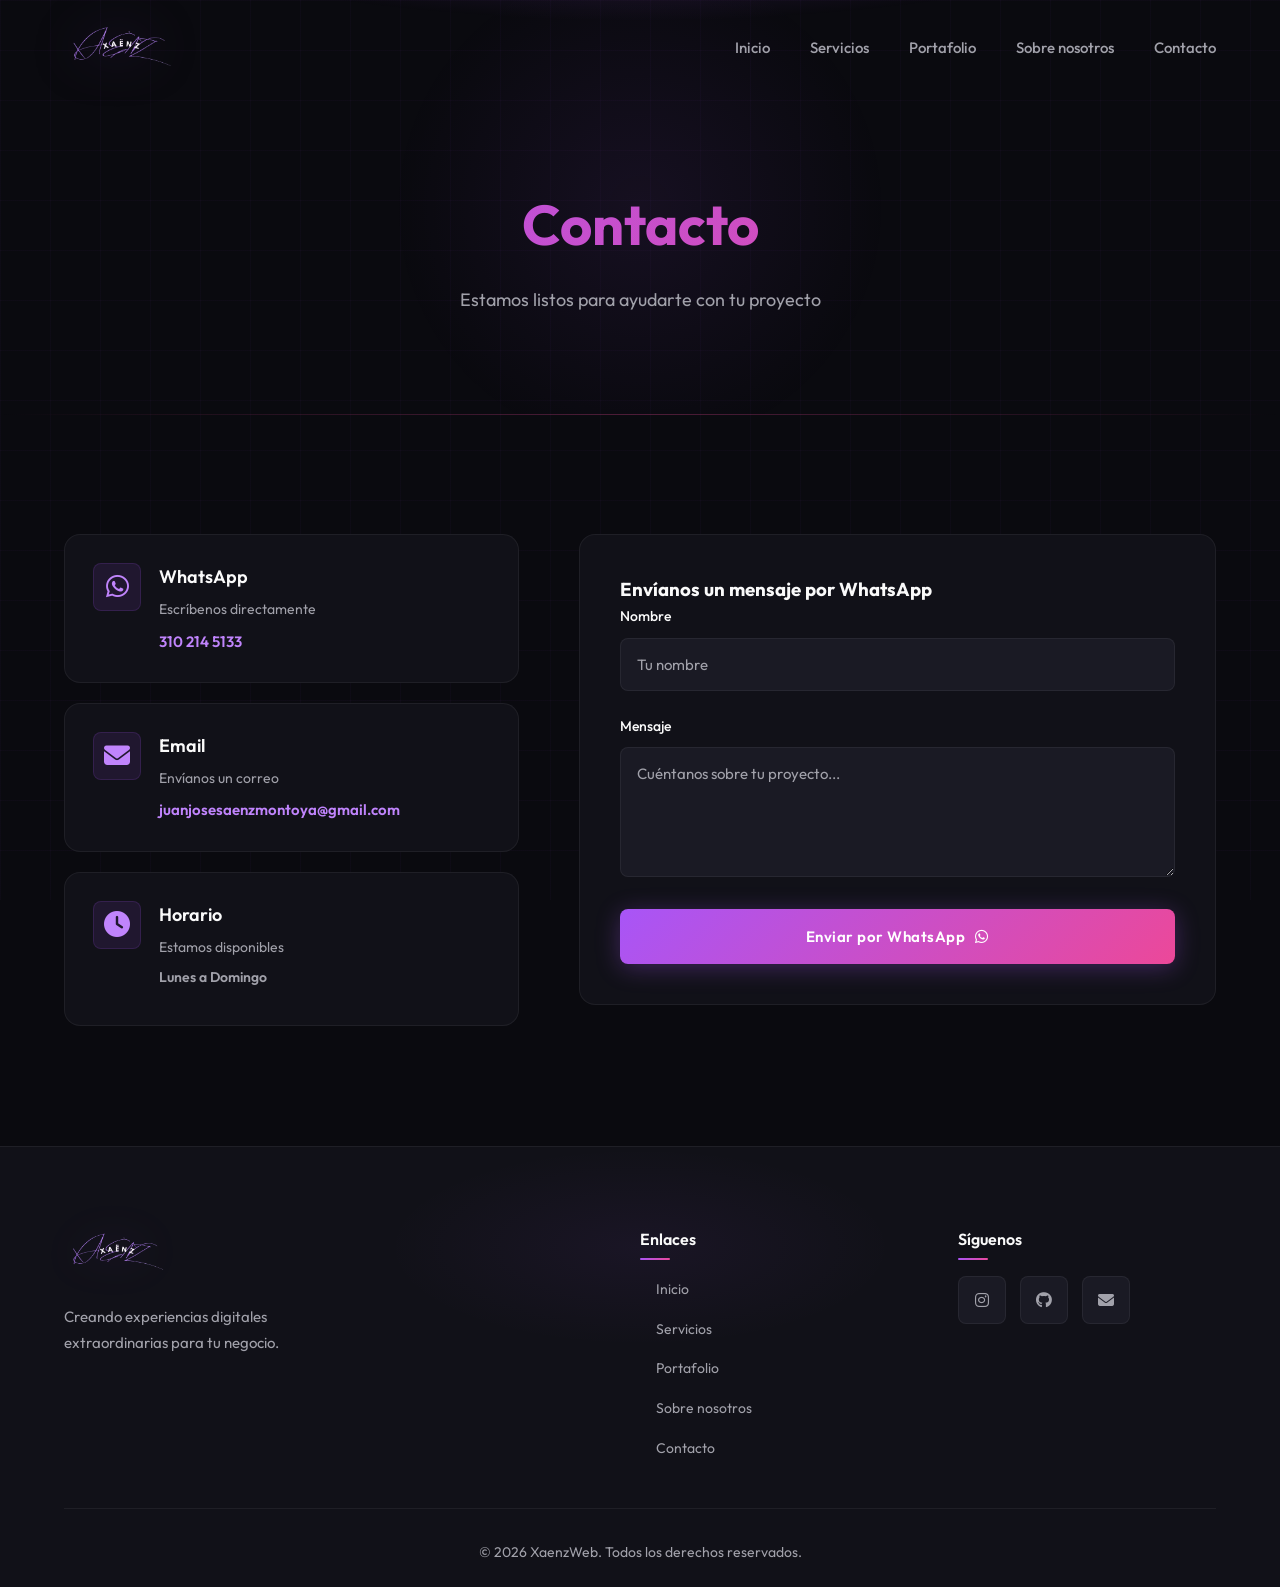
==== contacto.html @ 99c3db8d "Add files via upload" ====
<!DOCTYPE html>
<html lang="es">
<head>
    <meta charset="UTF-8">
    <meta name="viewport" content="width=device-width, initial-scale=1.0">
    <title>Contacto - Xaenz Digital</title>
    <link rel="preconnect" href="https://fonts.googleapis.com">
    <link rel="preconnect" href="https://fonts.gstatic.com" crossorigin>
    <link href="https://fonts.googleapis.com/css2?family=Outfit:wght@300;400;500;600;700&display=swap" rel="stylesheet">
    <link rel="stylesheet" href="styles.css">
    <link rel="stylesheet" href="https://cdnjs.cloudflare.com/ajax/libs/font-awesome/6.4.0/css/all.min.css">
</head>
<body>
    <!-- Header -->
    <header class="header scrolled" id="header">
        <nav class="navbar">
            <a href="index.html" class="logo">
                <img src="marca.png" alt="Xaenz Digital">
            </a>
            <ul class="nav-menu" id="nav-menu">
                <li><a href="index.html" class="nav-link">Inicio</a></li>
                <li><a href="servicios.html" class="nav-link">Servicios</a></li>
                <li><a href="portafolio.html" class="nav-link">Portafolio</a></li>
                <li><a href="nosotros.html" class="nav-link">Sobre nosotros</a></li>
                <li><a href="contacto.html" class="nav-link active">Contacto</a></li>
            </ul>
            <div class="hamburger" id="hamburger">
                <span class="bar"></span>
                <span class="bar"></span>
                <span class="bar"></span>
            </div>
        </nav>
    </header>

    <!-- Page Header -->
    <section class="page-header">
        <div class="container">
            <h1>Contacto</h1>
            <p>Estamos listos para ayudarte con tu proyecto</p>
        </div>
    </section>

    <!-- Contacto -->
    <section class="contact" id="contacto">
        <div class="container">
            <div class="contact-wrapper">
                <div class="contact-info">
                    <div class="contact-card">
                        <i class="fab fa-whatsapp"></i>
                        <div>
                            <h3>WhatsApp</h3>
                            <p>Escríbenos directamente</p>
                            <a href="https://wa.me/573102145133" target="_blank" class="contact-link">310 214 5133</a>
                        </div>
                    </div>
                    <div class="contact-card">
                        <i class="fas fa-envelope"></i>
                        <div>
                            <h3>Email</h3>
                            <p>Envíanos un correo</p>
                            <a href="mailto:juanjosesaenzmontoya@gmail.com" class="contact-link">juanjosesaenzmontoya@gmail.com</a>
                        </div>
                    </div>
                    <div class="contact-card">
                        <i class="fas fa-clock"></i>
                        <div>
                            <h3>Horario</h3>
                            <p>Estamos disponibles</p>
                            <p class="contact-link">Lunes a Domingo</p>
                        </div>
                    </div>
                </div>
                <form class="contact-form" id="contact-form" action="https://wa.me/573102145133" method="get" target="_blank">
                    <h3>Envíanos un mensaje por WhatsApp</h3>
                    <div class="form-group">
                        <label for="name">Nombre</label>
                        <input type="text" id="name" name="text" placeholder="Tu nombre" required>
                    </div>
                    <div class="form-group">
                        <label for="message">Mensaje</label>
                        <textarea id="message" name="text" rows="5" placeholder="Cuéntanos sobre tu proyecto..." required></textarea>
                    </div>
                    <button type="submit" class="btn btn-primary btn-submit">
                        <span>Enviar por WhatsApp</span>
                        <i class="fab fa-whatsapp"></i>
                    </button>
                </form>
            </div>
        </div>
    </section>

    <!-- Footer -->
    <footer class="footer">
        <div class="container">
            <div class="footer-content">
                <div class="footer-brand">
                    <a href="index.html" class="logo">
                        <img src="marca.png" alt="Xaenz Digital">
                    </a>
                    <p>Creando experiencias digitales extraordinarias para tu negocio.</p>
                </div>
                <div class="footer-links">
                    <h4>Enlaces</h4>
                    <ul>
                        <li><a href="index.html">Inicio</a></li>
                        <li><a href="servicios.html">Servicios</a></li>
                        <li><a href="portafolio.html">Portafolio</a></li>
                        <li><a href="nosotros.html">Sobre nosotros</a></li>
                        <li><a href="contacto.html">Contacto</a></li>
                    </ul>
                </div>
                <div class="footer-social">
                    <h4>Síguenos</h4>
                    <div class="social-links">
                    <div class="social-links">
                        <a href="https://www.instagram.com/webxaenz27?igsh=am1wd3poMzBpY3Nm" target="_blank" aria-label="Instagram"><i class="fab fa-instagram"></i></a>
                        <a href="https://github.com/WWW-XAENZ" target="_blank" aria-label="GitHub"><i class="fab fa-github"></i></a>
                        <a href="contacto.html" aria-label="Contacto"><i class="fas fa-envelope"></i></a>
                    </div>
                    </div>
                </div>
            </div>
            <div class="footer-bottom">
                <p>&copy; 2026 XaenzWeb. Todos los derechos reservados.</p>
            </div>
        </div>
    </footer>

    <script src="script.js"></script>
</body>
</html>
---- styles.css ----
/* =============================================
   XAENZ DIGITAL - Modern Purple Web Design
   ============================================= */

/* Variables */
:root {
    --primary: #a855f7;
    --primary-dark: #9333ea;
    --primary-light: #c084fc;
    --secondary: #ec4899;
    --accent: #06b6d4;
    --dark: #0a0a0f;
    --dark-secondary: #111118;
    --dark-tertiary: #1a1a24;
    --light: #fafafa;
    --light-secondary: #a1a1aa;
    --glass-bg: rgba(255, 255, 255, 0.025);
    --glass-border: rgba(255, 255, 255, 0.06);
    --gradient-primary: linear-gradient(135deg, #a855f7 0%, #ec4899 100%);
    --gradient-glow: radial-gradient(circle at 50% 50%, rgba(168, 85, 247, 0.3) 0%, transparent 60%);
    --shadow-glow: 0 0 60px rgba(168, 85, 247, 0.3);
    --radius-sm: 8px;
    --radius-md: 16px;
    --radius-lg: 28px;
    --transition: all 0.4s cubic-bezier(0.4, 0, 0.2, 1);
    --font-display: 'Outfit', sans-serif;
}

/* Reset */
*, *::before, *::after {
    margin: 0;
    padding: 0;
    box-sizing: border-box;
}

html {
    scroll-behavior: smooth;
    scroll-padding-top: 80px;
}

body {
    font-family: var(--font-display);
    background: var(--dark);
    color: var(--light);
    line-height: 1.6;
    overflow-x: hidden;
    position: relative;
}

/* Subtle grid pattern background */
body::before {
    content: '';
    position: fixed;
    top: 0;
    left: 0;
    width: 100%;
    height: 100%;
    background-image: 
        linear-gradient(rgba(168, 85, 247, 0.03) 1px, transparent 1px),
        linear-gradient(90deg, rgba(168, 85, 247, 0.03) 1px, transparent 1px);
    background-size: 50px 50px;
    pointer-events: none;
    z-index: -1;
}

a {
    text-decoration: none;
    color: inherit;
}

ul {
    list-style: none;
}

img {
    max-width: 100%;
    display: block;
}

.container {
    max-width: 1200px;
    margin: 0 auto;
    padding: 0 24px;
}

/* Typography */
.section-header {
    text-align: center;
    margin-bottom: 64px;
}

.section-tag {
    display: inline-block;
    padding: 10px 28px;
    background: rgba(168, 85, 247, 0.1);
    border: 1px solid rgba(168, 85, 247, 0.2);
    border-radius: 50px;
    font-size: 12px;
    font-weight: 600;
    color: var(--primary-light);
    text-transform: uppercase;
    letter-spacing: 3px;
    margin-bottom: 20px;
}

.section-title {
    font-size: clamp(36px, 5.5vw, 56px);
    font-weight: 700;
    margin-bottom: 16px;
    color: var(--light);
}

.section-title span {
    background: var(--gradient-primary);
    -webkit-background-clip: text;
    -webkit-text-fill-color: transparent;
    background-clip: text;
}

.section-subtitle {
    font-size: 18px;
    color: var(--light-secondary);
    max-width: 560px;
    margin: 0 auto;
}

/* Buttons */
.btn {
    display: inline-flex;
    align-items: center;
    justify-content: center;
    gap: 10px;
    padding: 16px 36px;
    font-size: 15px;
    font-weight: 600;
    border-radius: var(--radius-sm);
    cursor: pointer;
    transition: var(--transition);
    border: none;
    font-family: var(--font-display);
    letter-spacing: 0.5px;
}

.btn-primary {
    background: var(--gradient-primary);
    color: white;
    box-shadow: 0 4px 24px rgba(168, 85, 247, 0.3);
}

.btn-primary:hover {
    transform: translateY(-3px);
    box-shadow: 0 8px 40px rgba(168, 85, 247, 0.5);
}

.btn-secondary {
    background: transparent;
    color: var(--light);
    border: 1.5px solid rgba(255, 255, 255, 0.15);
}

.btn-secondary:hover {
    border-color: var(--primary-light);
    color: var(--primary-light);
    background: rgba(168, 85, 247, 0.1);
}

/* Glass Card */
.glass-card {
    background: var(--glass-bg);
    border: 1px solid var(--glass-border);
    border-radius: var(--radius-md);
    transition: var(--transition);
}

.glass-card:hover {
    background: rgba(255, 255, 255, 0.04);
    border-color: rgba(168, 85, 247, 0.2);
    transform: translateY(-8px);
    box-shadow: var(--shadow-glow);
}

/* =============================================
   HEADER
   ============================================= */
.header {
    position: fixed;
    top: 0;
    left: 0;
    right: 0;
    z-index: 1000;
    padding: 20px 0;
    transition: all 0.4s cubic-bezier(0.4, 0, 0.2, 1);
    background: transparent;
}

.header.scrolled {
    background: rgba(10, 10, 15, 0.95);
    border-bottom: 1px solid var(--glass-border);
    padding: 12px 0;
    backdrop-filter: blur(20px);
    box-shadow: 0 4px 30px rgba(0, 0, 0, 0.3);
}

.navbar {
    display: flex;
    justify-content: space-between;
    align-items: center;
    max-width: 1200px;
    margin: 0 auto;
    padding: 0 24px;
}

.logo {
    display: flex;
    align-items: center;
}

.logo img {
    height: 60px;
    width: auto;
    filter: drop-shadow(0 0 30px rgba(168, 85, 247, 0.6));
    transition: all 0.4s cubic-bezier(0.4, 0, 0.2, 1);
}

.logo:hover img {
    filter: drop-shadow(0 0 40px rgba(168, 85, 247, 0.8));
    transform: scale(1.08);
}

.nav-menu {
    display: flex;
    align-items: center;
    gap: 40px;
}

.nav-link {
    font-size: 15px;
    font-weight: 500;
    color: var(--light-secondary);
    transition: var(--transition);
    position: relative;
}

.nav-link::after {
    content: '';
    position: absolute;
    bottom: -4px;
    left: 0;
    width: 0;
    height: 2px;
    background: var(--gradient-primary);
    transition: var(--transition);
}

.nav-link:hover,
.nav-link.active {
    color: var(--light);
}

.nav-link:hover::after,
.nav-link.active::after {
    width: 100%;
}

.hamburger {
    display: none;
    flex-direction: column;
    gap: 6px;
    cursor: pointer;
    z-index: 1001;
}

.bar {
    width: 28px;
    height: 2px;
    background: var(--light);
    transition: var(--transition);
    border-radius: 2px;
}

.hamburger.active .bar:nth-child(1) {
    transform: rotate(45deg) translate(6px, 6px);
}

.hamburger.active .bar:nth-child(2) {
    opacity: 0;
}

.hamburger.active .bar:nth-child(3) {
    transform: rotate(-45deg) translate(6px, -6px);
}

/* =============================================
   HERO SECTION
   ============================================= */
.hero {
    min-height: 100vh;
    display: flex;
    align-items: center;
    justify-content: center;
    position: relative;
    padding: 140px 24px 100px;
    overflow: hidden;
    background: 
        radial-gradient(ellipse 80% 50% at 50% -20%, rgba(168, 85, 247, 0.25) 0%, transparent 50%),
        radial-gradient(ellipse 60% 50% at 80% 100%, rgba(236, 72, 153, 0.15) 0%, transparent 50%);
}

.hero::before {
    content: '';
    position: absolute;
    top: 30%;
    left: 20%;
    width: 300px;
    height: 300px;
    background: radial-gradient(circle, rgba(168, 85, 247, 0.4) 0%, transparent 70%);
    filter: blur(60px);
    animation: pulse 6s ease-in-out infinite;
}

.hero::after {
    content: '';
    position: absolute;
    bottom: 25%;
    right: 15%;
    width: 250px;
    height: 250px;
    background: radial-gradient(circle, rgba(236, 72, 153, 0.3) 0%, transparent 70%);
    filter: blur(50px);
    animation: pulse 8s ease-in-out infinite reverse;
}

.hero-glow {
    position: absolute;
    top: 50%;
    left: 50%;
    transform: translate(-50%, -50%);
    width: 600px;
    height: 600px;
    background: radial-gradient(circle, rgba(168, 85, 247, 0.03) 0%, transparent 60%);
    pointer-events: none;
    animation: glowPulse 10s ease-in-out infinite;
}

@keyframes pulse {
    0%, 100% { transform: scale(1); opacity: 0.6; }
    50% { transform: scale(1.2); opacity: 0.8; }
}

@keyframes glowPulse {
    0%, 100% { transform: translate(-50%, -50%) scale(1); opacity: 0.5; }
    50% { transform: translate(-50%, -50%) scale(1.1); opacity: 0.8; }
}

.hero-content {
    position: relative;
    z-index: 1;
    text-align: center;
    max-width: 880px;
}

.hero-content > * {
    animation: fadeInUp 1s ease-out forwards;
    opacity: 0;
}

.hero-content > *:nth-child(1) { animation-delay: 0.1s; }
.hero-content > *:nth-child(2) { animation-delay: 0.2s; }
.hero-content > *:nth-child(3) { animation-delay: 0.4s; }

@keyframes fadeInUp {
    from {
        opacity: 0;
        transform: translateY(50px);
    }
    to {
        opacity: 1;
        transform: translateY(0);
    }
}

.hero-title {
    font-size: clamp(38px, 7vw, 72px);
    font-weight: 700;
    line-height: 1.05;
    margin-bottom: 28px;
    letter-spacing: -1.5px;
}

.hero-title .line {
    display: block;
}

.hero-title .accent {
    background: var(--gradient-primary);
    -webkit-background-clip: text;
    -webkit-text-fill-color: transparent;
    background-clip: text;
    position: relative;
}

.hero-title .accent::after {
    content: '';
    position: absolute;
    bottom: 0;
    left: 0;
    width: 100%;
    height: 4px;
    background: var(--gradient-primary);
    border-radius: 2px;
    transform: scaleX(0);
    transform-origin: left;
    animation: underline 1s ease-out 1s forwards;
}

@keyframes underline {
    to { transform: scaleX(1); }
}

.hero-subtitle {
    font-size: clamp(16px, 2vw, 20px);
    color: var(--light-secondary);
    margin-bottom: 44px;
    max-width: 580px;
    margin-left: auto;
    margin-right: auto;
}

.hero-buttons {
    display: flex;
    gap: 16px;
    justify-content: center;
    flex-wrap: wrap;
}

.hero-buttons .btn {
    position: relative;
    overflow: hidden;
}

.hero-buttons .btn::before {
    content: '';
    position: absolute;
    top: 0;
    left: -100%;
    width: 100%;
    height: 100%;
    background: linear-gradient(90deg, transparent, rgba(255,255,255,0.2), transparent);
    transition: 0.5s;
}

.hero-buttons .btn:hover::before {
    left: 100%;
}

.scroll-indicator {
    position: absolute;
    bottom: 40px;
    left: 50%;
    transform: translateX(-50%);
    display: flex;
    flex-direction: column;
    align-items: center;
    gap: 10px;
    color: var(--light-secondary);
    font-size: 11px;
    text-transform: uppercase;
    letter-spacing: 3px;
}

.scroll-indicator i {
    animation: bounce 2s infinite;
}

@keyframes bounce {
    0%, 20%, 50%, 80%, 100% { transform: translateY(0); }
    40% { transform: translateY(8px); }
    60% { transform: translateY(4px); }
}

/* =============================================
   SERVICES SECTION
   ============================================= */
.services {
    padding: 120px 0;
    background: var(--dark-secondary);
    position: relative;
    overflow: hidden;
}

.services::before {
    content: '';
    position: absolute;
    top: 0;
    left: 0;
    right: 0;
    height: 1px;
    background: linear-gradient(90deg, transparent, rgba(168, 85, 247, 0.3), transparent);
}

.services::after {
    content: '';
    position: absolute;
    bottom: -100px;
    right: -100px;
    width: 400px;
    height: 400px;
    background: radial-gradient(circle, rgba(168, 85, 247, 0.05) 0%, transparent 70%);
    pointer-events: none;
}

.services-grid {
    display: grid;
    grid-template-columns: repeat(auto-fit, minmax(280px, 1fr));
    gap: 24px;
}

.service-card {
    padding: 40px 32px;
    position: relative;
    border-radius: var(--radius-md);
    transition: all 0.5s cubic-bezier(0.4, 0, 0.2, 1);
}

.service-card:hover {
    transform: translateY(-8px);
    box-shadow: 0 20px 40px rgba(0, 0, 0, 0.3);
}

.service-card::before {
    content: '';
    position: absolute;
    top: 0;
    left: 24px;
    right: 24px;
    height: 2px;
    background: var(--gradient-primary);
    transform: scaleX(0);
    transition: all 0.5s cubic-bezier(0.4, 0, 0.2, 1);
    border-radius: 2px;
}

.service-card:hover::before {
    transform: scaleX(1);
}

.service-icon {
    width: 72px;
    height: 72px;
    display: flex;
    align-items: center;
    justify-content: center;
    background: rgba(168, 85, 247, 0.1);
    border-radius: var(--radius-md);
    margin-bottom: 28px;
    border: 1px solid rgba(168, 85, 247, 0.15);
    transition: all 0.5s cubic-bezier(0.4, 0, 0.2, 1);
}

.service-card:hover .service-icon {
    background: var(--gradient-primary);
    border-color: transparent;
    transform: scale(1.1) rotate(5deg);
    box-shadow: 0 10px 30px rgba(168, 85, 247, 0.3);
}

.service-icon i {
    font-size: 32px;
    color: var(--primary-light);
    transition: all 0.5s cubic-bezier(0.4, 0, 0.2, 1);
}

.service-card:hover .service-icon i {
    color: white;
    transform: scale(1.1);
}

.service-card h3 {
    font-size: 22px;
    font-weight: 600;
    margin-bottom: 14px;
    transition: var(--transition);
}

.service-card:hover h3 {
    color: var(--primary-light);
}

.service-card p {
    color: var(--light-secondary);
    font-size: 15px;
    line-height: 1.7;
}

/* =============================================
   PORTFOLIO SECTION
   ============================================= */
.portfolio {
    padding: 120px 0;
    position: relative;
}

.portfolio::before {
    content: '';
    position: absolute;
    top: 0;
    left: 50%;
    transform: translateX(-50%);
    width: 60%;
    height: 400px;
    background: radial-gradient(ellipse at center, rgba(168, 85, 247, 0.08) 0%, transparent 70%);
    pointer-events: none;
}

.portfolio-grid {
    display: grid;
    grid-template-columns: repeat(auto-fit, minmax(360px, 1fr));
    gap: 32px;
}

.portfolio-card {
    overflow: hidden;
    padding: 0;
    background: var(--dark-secondary);
    border: 1px solid var(--glass-border);
    border-radius: var(--radius-md);
    position: relative;
    transition: var(--transition);
}

.portfolio-card::before {
    content: '';
    position: absolute;
    inset: 0;
    border-radius: var(--radius-md);
    padding: 1px;
    background: linear-gradient(135deg, rgba(168, 85, 247, 0.3), rgba(236, 72, 153, 0.1));
    -webkit-mask: linear-gradient(#fff 0 0) content-box, linear-gradient(#fff 0 0);
    mask: linear-gradient(#fff 0 0) content-box, linear-gradient(#fff 0 0);
    -webkit-mask-composite: xor;
    mask-composite: exclude;
    opacity: 0;
    transition: var(--transition);
}

.portfolio-card:hover::before {
    opacity: 1;
}

.portfolio-card:hover {
    transform: translateY(-8px);
    box-shadow: 0 20px 60px rgba(168, 85, 247, 0.15);
}

.portfolio-image {
    aspect-ratio: 16/9;
    display: flex;
    align-items: center;
    justify-content: center;
    position: relative;
    overflow: hidden;
    background: linear-gradient(135deg, rgba(168, 85, 247, 0.08) 0%, rgba(236, 72, 153, 0.05) 100%);
}

.portfolio-image img {
    width: 100%;
    height: 100%;
    object-fit: cover;
    transition: all 0.6s cubic-bezier(0.4, 0, 0.2, 1);
}

.portfolio-card:hover .portfolio-image img {
    transform: scale(1.08);
}

.portfolio-overlay {
    position: absolute;
    inset: 0;
    background: linear-gradient(to top, rgba(10, 10, 15, 0.9) 0%, transparent 60%);
    opacity: 0;
    transition: var(--transition);
    display: flex;
    align-items: flex-end;
    justify-content: center;
    padding-bottom: 20px;
}

.portfolio-card:hover .portfolio-overlay {
    opacity: 1;
}

.portfolio-overlay span {
    background: var(--gradient-primary);
    color: white;
    padding: 8px 20px;
    border-radius: 50px;
    font-size: 12px;
    font-weight: 600;
    text-transform: uppercase;
    letter-spacing: 1px;
    transform: translateY(20px);
    opacity: 0;
    transition: var(--transition);
}

.portfolio-card:hover .portfolio-overlay span {
    transform: translateY(0);
    opacity: 1;
}

.portfolio-image::after {
    content: '';
    position: absolute;
    inset: 0;
    background: var(--gradient-glow);
    opacity: 0;
    transition: var(--transition);
}

.portfolio-card:hover .portfolio-image::after {
    opacity: 1;
}

.portfolio-placeholder i {
    font-size: 56px;
    color: var(--primary-light);
    opacity: 0.4;
}

.portfolio-info {
    padding: 28px;
    position: relative;
}

.portfolio-info::before {
    content: '';
    position: absolute;
    top: 0;
    left: 28px;
    right: 28px;
    height: 1px;
    background: linear-gradient(90deg, transparent, rgba(168, 85, 247, 0.2), transparent);
}

.portfolio-info h3 {
    font-size: 22px;
    font-weight: 600;
    margin-bottom: 8px;
    transition: var(--transition);
}

.portfolio-card:hover .portfolio-info h3 {
    color: var(--primary-light);
}

.portfolio-info p {
    color: var(--light-secondary);
    font-size: 14px;
    margin-bottom: 18px;
    line-height: 1.7;
}

.btn-project {
    display: inline-flex;
    align-items: center;
    gap: 10px;
    color: var(--primary-light);
    font-weight: 600;
    font-size: 14px;
    transition: var(--transition);
    position: relative;
    padding: 8px 0;
}

.btn-project::before {
    content: '';
    position: absolute;
    bottom: 4px;
    left: 0;
    width: 0;
    height: 2px;
    background: var(--gradient-primary);
    transition: var(--transition);
}

.btn-project:hover {
    gap: 16px;
    color: var(--light);
}

.btn-project:hover::before {
    width: calc(100% - 26px);
}

/* =============================================
   ABOUT SECTION
   ============================================= */
.about {
    padding: 120px 0;
    background: var(--dark-secondary);
}

.about-content {
    display: grid;
    grid-template-columns: 1fr 1fr;
    gap: 80px;
    align-items: center;
}

.about-text p {
    color: var(--light-secondary);
    font-size: 16px;
    line-height: 1.8;
    margin-bottom: 20px;
}

.about-text strong {
    color: var(--primary-light);
}

.about-stats {
    display: flex;
    gap: 48px;
    margin-top: 36px;
    padding-top: 36px;
    border-top: 1px solid var(--glass-border);
}

.stat-item {
    text-align: center;
}

.stat-number {
    display: block;
    font-size: 48px;
    font-weight: 700;
    background: var(--gradient-primary);
    -webkit-background-clip: text;
    -webkit-text-fill-color: transparent;
    background-clip: text;
    line-height: 1;
}

.stat-label {
    font-size: 14px;
    color: var(--light-secondary);
    margin-top: 6px;
}

.about-visual {
    display: grid;
    grid-template-columns: repeat(2, 1fr);
    gap: 16px;
}

.about-card {
    padding: 32px 24px;
    text-align: center;
    background: var(--dark-tertiary);
    border: 1px solid var(--glass-border);
    border-radius: var(--radius-md);
}

.about-card:nth-child(3) {
    grid-column: span 2;
    max-width: 280px;
    margin: 0 auto;
}

.about-icon {
    width: 60px;
    height: 60px;
    margin: 0 auto 20px;
    display: flex;
    align-items: center;
    justify-content: center;
    background: rgba(168, 85, 247, 0.1);
    border-radius: var(--radius-sm);
    border: 1px solid rgba(168, 85, 247, 0.15);
}

.about-icon i {
    font-size: 26px;
    color: var(--primary-light);
}

.about-card h3 {
    font-size: 18px;
    font-weight: 600;
    margin-bottom: 8px;
}

.about-card p {
    font-size: 14px;
    color: var(--light-secondary);
}

/* =============================================
   CONTACT SECTION
   ============================================= */
.contact {
    padding: 120px 0;
    position: relative;
}

.contact::before {
    content: '';
    position: absolute;
    top: 0;
    left: 0;
    right: 0;
    height: 1px;
    background: linear-gradient(90deg, transparent, rgba(236, 72, 153, 0.3), transparent);
}

.contact-wrapper {
    display: grid;
    grid-template-columns: 1fr 1.4fr;
    gap: 60px;
    align-items: start;
}

.contact-info {
    display: flex;
    flex-direction: column;
    gap: 20px;
}

.contact-card {
    display: flex;
    align-items: flex-start;
    gap: 18px;
    padding: 28px;
    background: var(--dark-secondary);
    border: 1px solid var(--glass-border);
    border-radius: var(--radius-md);
}

.contact-card i {
    font-size: 26px;
    color: var(--primary-light);
    flex-shrink: 0;
    width: 48px;
    height: 48px;
    display: flex;
    align-items: center;
    justify-content: center;
    background: rgba(168, 85, 247, 0.1);
    border-radius: var(--radius-sm);
    border: 1px solid rgba(168, 85, 247, 0.15);
}

.contact-card h3 {
    font-size: 18px;
    font-weight: 600;
    margin-bottom: 6px;
}

.contact-card p {
    font-size: 14px;
    color: var(--light-secondary);
    margin-bottom: 8px;
}

.contact-link {
    color: var(--primary-light);
    font-weight: 600;
    font-size: 15px;
    transition: var(--transition);
}

.contact-link:hover {
    color: var(--light);
}

.contact-form {
    padding: 40px;
    background: var(--dark-secondary);
    border: 1px solid var(--glass-border);
    border-radius: var(--radius-md);
}

.form-group {
    margin-bottom: 24px;
}

.form-group label {
    display: block;
    font-size: 14px;
    font-weight: 500;
    margin-bottom: 10px;
    color: var(--light);
}

.form-group input,
.form-group textarea {
    width: 100%;
    padding: 16px 20px;
    background: var(--dark-tertiary);
    border: 1px solid var(--glass-border);
    border-radius: var(--radius-sm);
    color: var(--light);
    font-family: var(--font-display);
    font-size: 15px;
    transition: var(--transition);
}

.form-group input:focus,
.form-group textarea:focus {
    outline: none;
    border-color: var(--primary);
    background: rgba(168, 85, 247, 0.08);
}

.form-group input::placeholder,
.form-group textarea::placeholder {
    color: var(--light-secondary);
}

.form-group textarea {
    resize: vertical;
    min-height: 130px;
}

.btn-submit {
    width: 100%;
    padding: 18px 32px;
}

/* =============================================
   FOOTER
   ============================================= */
.footer {
    padding: 80px 0 24px;
    background: var(--dark-secondary);
    border-top: 1px solid var(--glass-border);
    position: relative;
    overflow: hidden;
}

.footer::before {
    content: '';
    position: absolute;
    top: 0;
    left: 50%;
    transform: translateX(-50%);
    width: 40%;
    height: 200px;
    background: radial-gradient(ellipse at center, rgba(168, 85, 247, 0.06) 0%, transparent 70%);
    pointer-events: none;
}

.footer-content {
    display: grid;
    grid-template-columns: 2fr 1fr 1fr;
    gap: 60px;
    margin-bottom: 48px;
    position: relative;
    z-index: 1;
}

.footer-brand p {
    color: var(--light-secondary);
    font-size: 15px;
    margin-top: 18px;
    max-width: 300px;
    line-height: 1.7;
}

.footer-brand .logo {
    display: inline-block;
    transition: var(--transition);
}

.footer-brand .logo:hover {
    transform: scale(1.05);
}

.footer-brand .logo img {
    height: 52px;
    filter: drop-shadow(0 0 20px rgba(168, 85, 247, 0.3));
}

.footer h4 {
    font-size: 16px;
    font-weight: 600;
    margin-bottom: 24px;
    color: var(--light);
    position: relative;
    display: inline-block;
}

.footer h4::after {
    content: '';
    position: absolute;
    bottom: -8px;
    left: 0;
    width: 30px;
    height: 2px;
    background: var(--gradient-primary);
    border-radius: 1px;
}

.footer-links ul {
    display: flex;
    flex-direction: column;
    gap: 14px;
}

.footer-links a {
    color: var(--light-secondary);
    font-size: 14px;
    transition: var(--transition);
    position: relative;
    padding-left: 16px;
}

.footer-links a::before {
    content: '';
    position: absolute;
    left: 0;
    top: 50%;
    transform: translateY(-50%);
    width: 6px;
    height: 6px;
    background: var(--primary);
    border-radius: 50%;
    opacity: 0;
    transition: var(--transition);
}

.footer-links a:hover {
    color: var(--primary-light);
    padding-left: 20px;
}

.footer-links a:hover::before {
    opacity: 1;
}

.social-links {
    display: flex;
    gap: 14px;
}

.social-links a {
    width: 48px;
    height: 48px;
    display: flex;
    align-items: center;
    justify-content: center;
    background: var(--dark-tertiary);
    border: 1px solid var(--glass-border);
    border-radius: var(--radius-sm);
    color: var(--light-secondary);
    transition: all 0.4s cubic-bezier(0.4, 0, 0.2, 1);
    position: relative;
    overflow: hidden;
}

.social-links a::before {
    content: '';
    position: absolute;
    inset: 0;
    background: var(--gradient-primary);
    opacity: 0;
    transition: var(--transition);
}

.social-links a:hover {
    color: white;
    border-color: transparent;
    transform: translateY(-6px);
    box-shadow: 0 10px 30px rgba(168, 85, 247, 0.3);
}

.social-links a:hover::before {
    opacity: 1;
}

.social-links a i {
    position: relative;
    z-index: 1;
}

.footer-bottom {
    text-align: center;
    padding-top: 32px;
    border-top: 1px solid var(--glass-border);
    position: relative;
    z-index: 1;
}

.footer-bottom p {
    color: var(--light-secondary);
    font-size: 14px;
}

/* =============================================
   RESPONSIVE
   ============================================= */

/* Logo visibility improvements */
.logo img {
    height: 56px;
    width: auto;
    filter: drop-shadow(0 0 25px rgba(168, 85, 247, 0.5));
    transition: var(--transition);
}

.logo:hover img {
    filter: drop-shadow(0 0 35px rgba(168, 85, 247, 0.7));
    transform: scale(1.05);
}

@media (max-width: 992px) {
    .about-content {
        grid-template-columns: 1fr;
    }
    
    .about-visual {
        max-width: 500px;
        margin: 0 auto;
    }
    
    .contact-wrapper {
        grid-template-columns: 1fr;
    }
    
    .footer-content {
        grid-template-columns: 1fr 1fr;
    }
    
    .footer-brand {
        grid-column: span 2;
    }
    
    .portfolio-grid {
        grid-template-columns: 1fr;
        max-width: 500px;
        margin: 0 auto;
    }
    
    .services-grid {
        grid-template-columns: 1fr;
        max-width: 450px;
        margin: 0 auto;
    }
}

@media (max-width: 768px) {
    .hamburger {
        display: flex;
    }
    
    .nav-menu {
        position: fixed;
        top: 0;
        right: -100%;
        width: 300px;
        height: 100vh;
        background: var(--dark-secondary);
        flex-direction: column;
        justify-content: center;
        gap: 32px;
        transition: var(--transition);
        border-left: 1px solid var(--glass-border);
        z-index: 999;
    }
    
    .nav-menu.active {
        right: 0;
    }
    
    .nav-link {
        font-size: 22px;
    }
    
    .hero {
        padding: 120px 20px 80px;
        min-height: auto;
        display: flex;
        align-items: center;
        justify-content: center;
    }
    
    .hero-content {
        text-align: center;
        display: flex;
        flex-direction: column;
        align-items: center;
    }
    
    .hero-title {
        font-size: clamp(28px, 10vw, 48px);
        letter-spacing: -0.5px;
    }
    
    .hero-subtitle {
        font-size: 16px;
        text-align: center;
    }
    
    .hero-buttons {
        flex-direction: column;
        width: 100%;
        max-width: 320px;
        align-items: center;
    }
    
    .hero-buttons .btn {
        width: 100%;
        max-width: 280px;
        justify-content: center;
    }
    
    .section-header {
        margin-bottom: 40px;
        text-align: center;
        display: flex;
        flex-direction: column;
        align-items: center;
    }
    
    .section-header .btn-secondary,
    .section-header .btn-primary {
        display: inline-flex;
        justify-content: center;
        margin-top: 20px;
    }
    
    .section-title {
        font-size: clamp(28px, 6vw, 40px);
    }
    
    .section-subtitle {
        font-size: 16px;
    }
    
    .services {
        padding: 80px 0;
    }
    
    .portfolio {
        padding: 80px 0;
    }
    
    .portfolio-grid {
        gap: 24px;
    }
    
    .portfolio-info {
        padding: 20px;
    }
    
    .portfolio-info h3 {
        font-size: 20px;
    }
    
    .portfolio-info p {
        font-size: 13px;
    }
    
    .about-stats {
        justify-content: center;
        flex-wrap: wrap;
        gap: 20px;
    }
    
    .stat-item {
        min-width: 100px;
    }
    
    .footer-content {
        grid-template-columns: 1fr;
        gap: 36px;
        text-align: center;
    }
    
    .footer-brand {
        grid-column: auto;
    }
    
    .footer-brand p {
        max-width: 100%;
    }
    
    .footer-links ul {
        align-items: center;
    }
    
    .footer h4::after {
        left: 50%;
        transform: translateX(-50%);
    }
    
    .social-links {
        justify-content: center;
    }
    
    .page-header {
        padding: 140px 20px 60px;
    }
    
    .cta {
        padding: 80px 0;
    }
    
    .contact-form {
        padding: 24px;
    }
    
    .contact-form h3 {
        text-align: center;
    }
}

@media (max-width: 480px) {
    .container {
        padding: 0 16px;
    }
    
    .btn {
        width: 100%;
        padding: 14px 24px;
        font-size: 14px;
    }
    
    .hero-buttons {
        gap: 12px;
    }
    
    .about-stats {
        flex-direction: column;
        align-items: center;
    }
    
    .service-card {
        padding: 28px 20px;
    }
    
    .service-icon {
        width: 60px;
        height: 60px;
    }
    
    .service-icon i {
        font-size: 26px;
    }
    
    .logo img {
        height: 44px;
    }
    
    .scroll-indicator {
        display: none;
    }
}

@media (max-width: 480px) {
    .btn {
        width: 100%;
    }
    
    .about-stats {
        flex-direction: column;
        gap: 24px;
    }
    
    .contact-form {
        padding: 28px;
    }
    
    .portfolio-grid {
        grid-template-columns: 1fr;
    }
    
    .contact-form {
        padding: 20px;
        max-width: 400px;
        margin: 0 auto;
    }
    
    .contact-form h3 {
        text-align: center;
    }
    
    .contact-form .btn {
        width: 100%;
        justify-content: center;
    }
    
    .form-group {
        text-align: left;
    }
    
    .form-group label {
        display: block;
        text-align: left;
    }
}

/* Animations */
[data-aos="fade-up"] {
    opacity: 0;
    transform: translateY(40px);
    transition: all 0.6s ease-out;
}

[data-aos="fade-up"].aos-animate {
    opacity: 1;
    transform: translateY(0);
}

.service-card,
.portfolio-card,
.about-card {
    opacity: 0;
    transform: translateY(30px);
    transition: all 0.6s ease-out;
}

.service-card.visible,
.portfolio-card.visible,
.about-card.visible {
    opacity: 1;
    transform: translateY(0);
}

/* Enhanced card animations */
.service-card,
.portfolio-card,
.about-card,
.contact-card {
    position: relative;
    overflow: hidden;
}

.service-card::before,
.portfolio-card::before,
.about-card::before {
    content: '';
    position: absolute;
    top: 0;
    left: 0;
    width: 100%;
    height: 100%;
    background: linear-gradient(135deg, rgba(168, 85, 247, 0.1) 0%, transparent 100%);
    opacity: 0;
    transition: all 0.4s ease;
    z-index: 0;
}

.service-card:hover::before,
.portfolio-card:hover::before,
.about-card:hover::before {
    opacity: 1;
}

/* Button shimmer effect */
.btn {
    position: relative;
    overflow: hidden;
    transition: all 0.3s ease;
}

.btn::before {
    content: '';
    position: absolute;
    top: 0;
    left: -100%;
    width: 100%;
    height: 100%;
    background: linear-gradient(90deg, transparent, rgba(255,255,255,0.2), transparent);
    transition: left 0.5s ease;
}

.btn:hover::before {
    left: 100%;
}

/* Form input animations */
.form-group input,
.form-group textarea {
    background: var(--dark-tertiary);
    border: 1px solid var(--glass-border);
    border-radius: var(--radius-sm);
    padding: 16px;
    color: var(--light);
    font-family: var(--font-display);
    font-size: 15px;
    transition: all 0.3s ease;
}

.form-group input:focus,
.form-group textarea:focus {
    outline: none;
    border-color: var(--primary);
    box-shadow: 0 0 20px rgba(168, 85, 247, 0.15);
    transform: translateY(-2px);
}

/* Icon animations */
.service-icon,
.contact-icon {
    position: relative;
}

.service-icon::after,
.contact-icon::after {
    content: '';
    position: absolute;
    inset: -5px;
    border-radius: var(--radius-md);
    background: var(--gradient-primary);
    opacity: 0;
    z-index: -1;
    transition: all 0.3s ease;
}

.service-card:hover .service-icon::after,
.contact-card:hover .contact-icon::after {
    opacity: 0.3;
}

/* Stats hover animation */
.stat-item {
    transition: all 0.3s ease;
    cursor: default;
}

.stat-item:hover {
    transform: translateY(-8px);
}

.stat-item:hover .stat-number {
    color: var(--primary-light);
    text-shadow: 0 0 20px rgba(168, 85, 247, 0.5);
}

/* Link hover effects */
.footer-links a {
    position: relative;
}

.footer-links a::before {
    content: '→';
    position: absolute;
    left: 0;
    opacity: 0;
    transform: translateX(-10px);
    transition: all 0.3s ease;
    color: var(--primary);
}

.footer-links a:hover::before {
    opacity: 1;
    transform: translateX(0);
}

/* Social links enhanced */
.social-links a {
    position: relative;
}

.social-links a::after {
    content: '';
    position: absolute;
    inset: -3px;
    border-radius: var(--radius-sm);
    background: var(--gradient-primary);
    opacity: 0;
    z-index: -1;
    transition: all 0.3s ease;
}

.social-links a:hover::after {
    opacity: 1;
}

/* Image overlay animation */
.portfolio-overlay {
    backdrop-filter: blur(2px);
}

/* Hero content stagger animation */
.hero-content > * {
    animation: fadeInUp 0.8s ease-out forwards;
    opacity: 0;
}

.hero-content > *:nth-child(1) { animation-delay: 0.1s; }
.hero-content > *:nth-child(2) { animation-delay: 0.25s; }
.hero-content > *:nth-child(3) { animation-delay: 0.4s; }

/* Section title animation */
.section-title {
    position: relative;
}

.section-title::after {
    content: '';
    display: block;
    width: 60px;
    height: 3px;
    background: var(--gradient-primary);
    margin: 16px auto 0;
    border-radius: 2px;
    transform: scaleX(0);
    transform-origin: center;
    transition: transform 0.5s ease;
}

.section-header:hover .section-title::after,
.section-title::after {
    transform: scaleX(1);
}

/* Page Header */
.page-header {
    padding: 180px 0 100px;
    text-align: center;
    position: relative;
    overflow: hidden;
    background: 
        radial-gradient(ellipse 80% 50% at 50% -20%, rgba(168, 85, 247, 0.25) 0%, transparent 50%);
}

.page-header::before {
    content: '';
    position: absolute;
    top: 50%;
    left: 50%;
    transform: translate(-50%, -50%);
    width: 500px;
    height: 500px;
    background: radial-gradient(circle, rgba(168, 85, 247, 0.08) 0%, transparent 70%);
    pointer-events: none;
    animation: glowPulse 8s ease-in-out infinite;
}

.page-header h1 {
    font-size: clamp(36px, 6vw, 56px);
    font-weight: 700;
    margin-bottom: 16px;
    background: var(--gradient-primary);
    -webkit-background-clip: text;
    -webkit-text-fill-color: transparent;
    background-clip: text;
    animation: fadeInUp 0.8s ease-out;
}

.page-header p {
    font-size: 18px;
    color: var(--light-secondary);
    animation: fadeInUp 0.8s ease-out 0.2s forwards;
    opacity: 0;
}

/* CTA Section */
.cta {
    padding: 120px 0;
    text-align: center;
    background: var(--dark-secondary);
    position: relative;
    overflow: hidden;
}

.cta .btn {
    display: inline-flex;
    justify-content: center;
    margin-top: 20px;
}

.section-cta {
    text-align: center;
    margin-top: 40px;
}

.section-cta .btn {
    display: inline-flex;
    justify-content: center;
}

.cta::before {
    content: '';
    position: absolute;
    top: 0;
    left: 0;
    right: 0;
    height: 1px;
    background: linear-gradient(90deg, transparent, rgba(168, 85, 247, 0.3), transparent);
}

.cta::after {
    content: '';
    position: absolute;
    bottom: -150px;
    left: 50%;
    transform: translateX(-50%);
    width: 600px;
    height: 400px;
    background: radial-gradient(ellipse, rgba(168, 85, 247, 0.1) 0%, transparent 70%);
    pointer-events: none;
}

.cta h2 {
    font-size: clamp(28px, 4vw, 40px);
    font-weight: 700;
    margin-bottom: 16px;
    position: relative;
    z-index: 1;
}

.cta p {
    font-size: 18px;
    color: var(--light-secondary);
    margin-bottom: 40px;
    max-width: 500px;
    margin-left: auto;
    margin-right: auto;
    position: relative;
    z-index: 1;
}

.cta .btn {
    position: relative;
    z-index: 1;
    padding: 18px 48px;
    font-size: 16px;
}
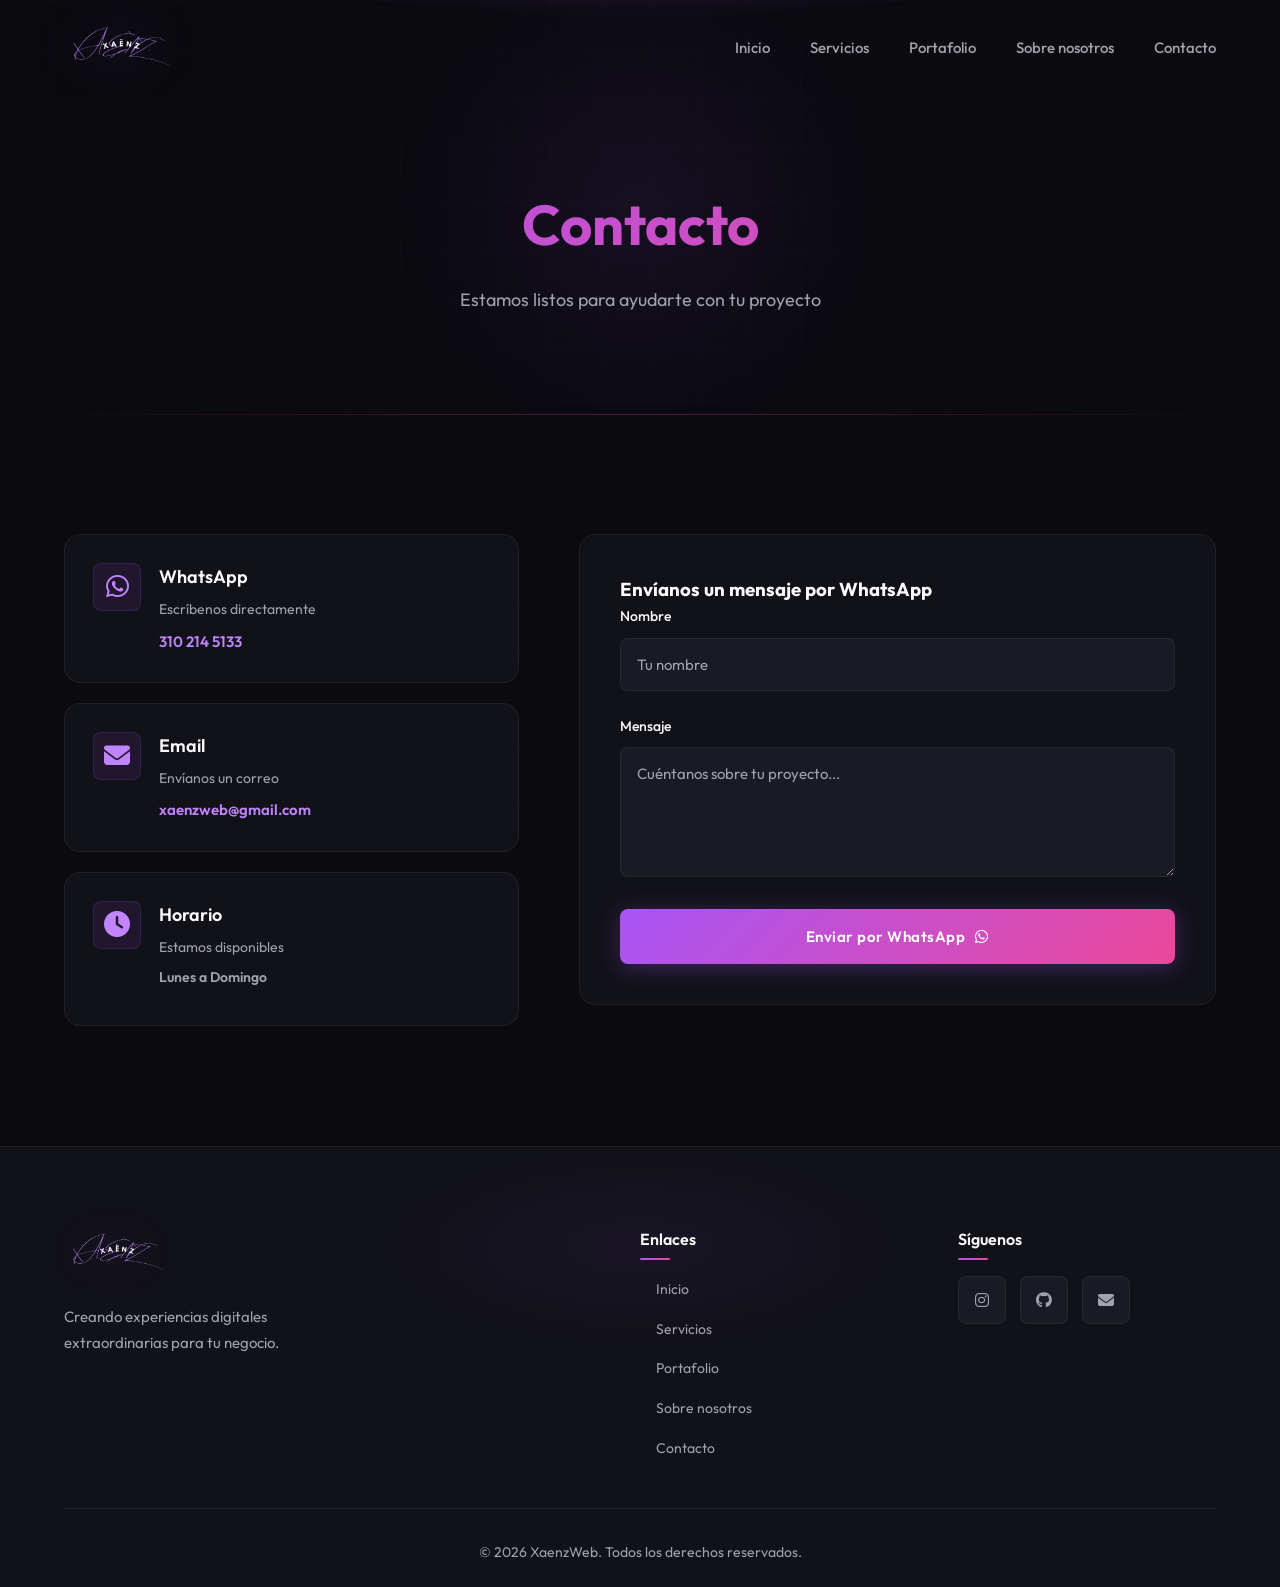
==== commit cf11d549: "Add files via upload" ====
--- a/contacto.html
+++ b/contacto.html
@@ -4,6 +4,7 @@
     <meta charset="UTF-8">
     <meta name="viewport" content="width=device-width, initial-scale=1.0">
     <title>Contacto - Xaenz Digital</title>
+    <link rel="icon" type="image/png" href="marca.png">
     <link rel="preconnect" href="https://fonts.googleapis.com">
     <link rel="preconnect" href="https://fonts.gstatic.com" crossorigin>
     <link href="https://fonts.googleapis.com/css2?family=Outfit:wght@300;400;500;600;700&display=swap" rel="stylesheet">
@@ -58,7 +59,7 @@
                         <div>
                             <h3>Email</h3>
                             <p>Envíanos un correo</p>
-                            <a href="mailto:juanjosesaenzmontoya@gmail.com" class="contact-link">juanjosesaenzmontoya@gmail.com</a>
+                            <a href="mailto:xaenzweb@gmail.com" class="contact-link">xaenzweb@gmail.com</a>
                         </div>
                     </div>
                     <div class="contact-card">
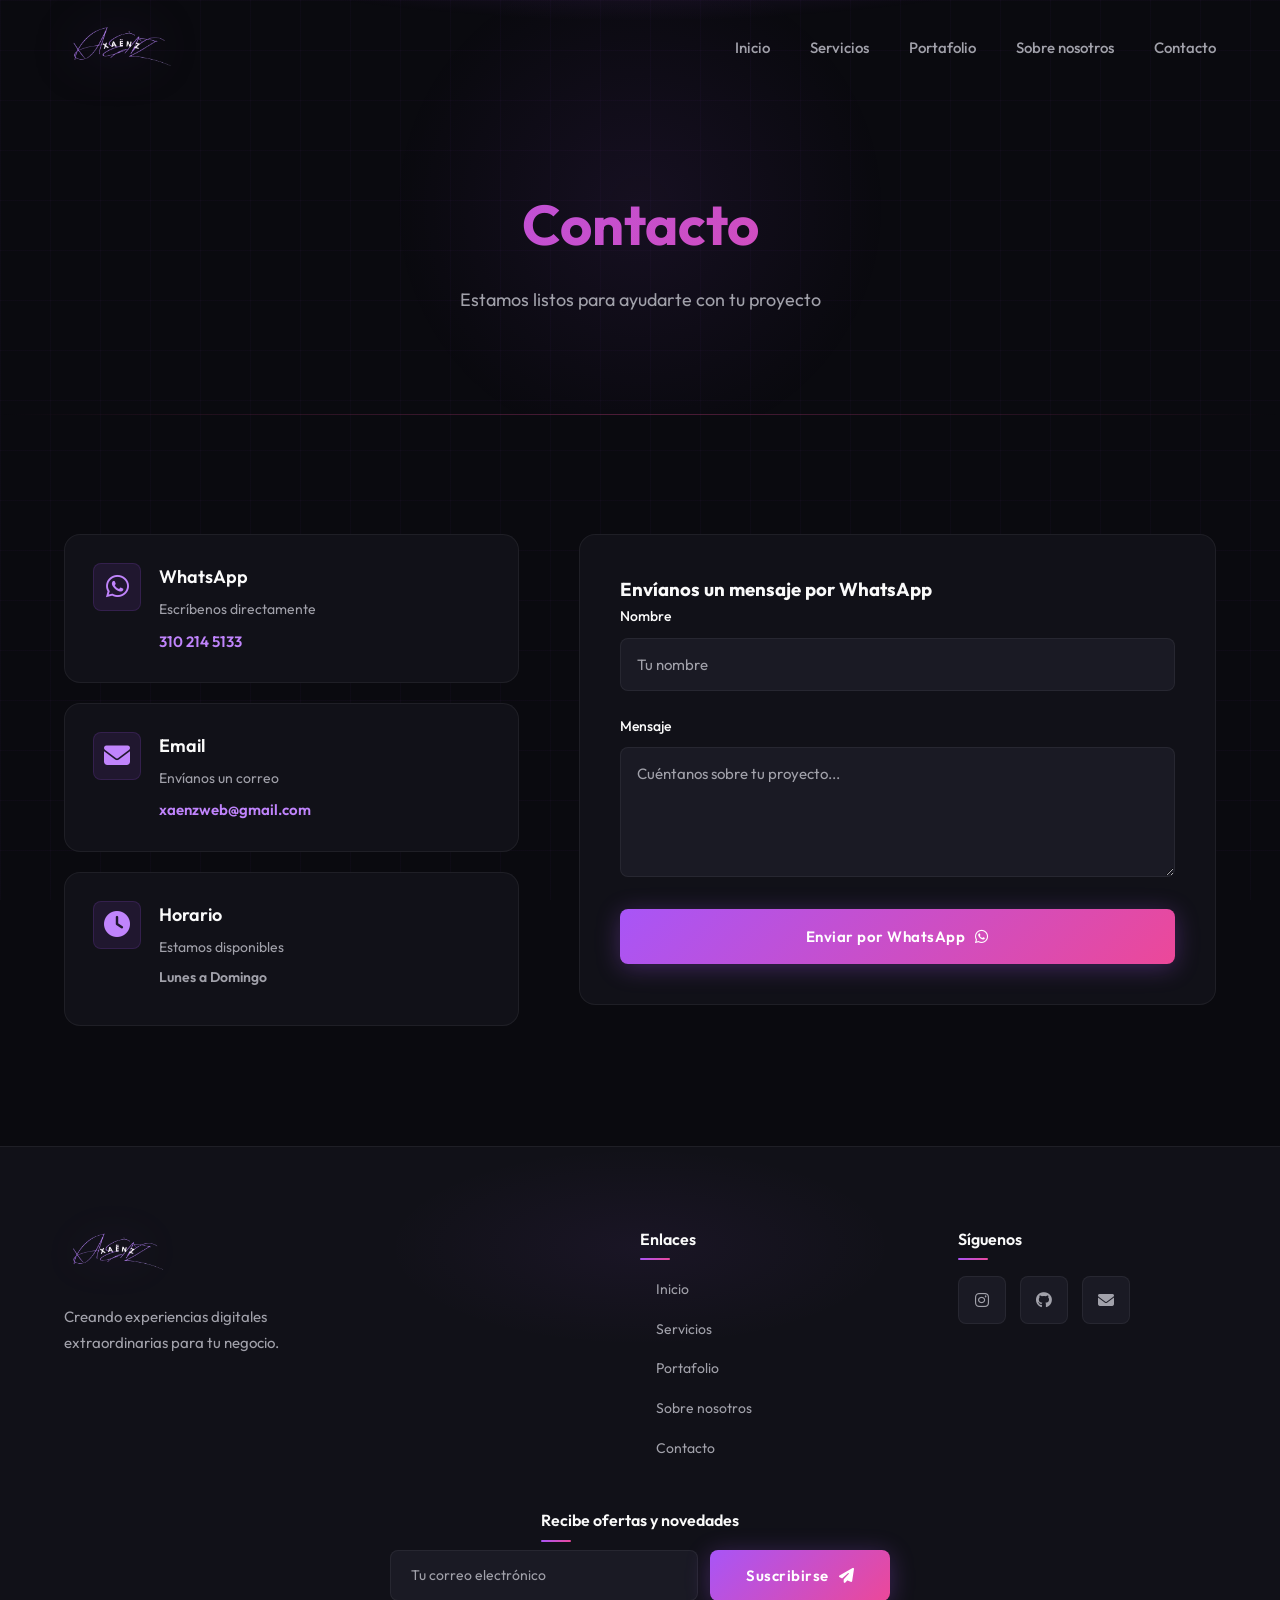
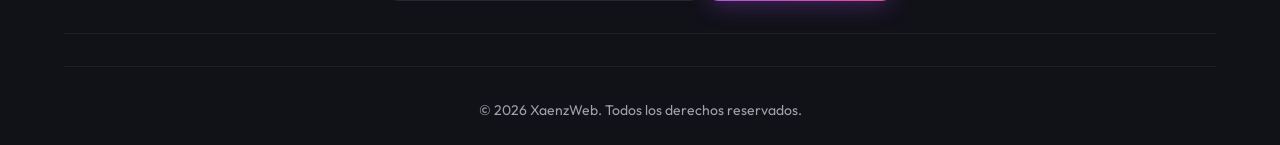
==== commit a1ad1c49: "Add files via upload" ====
--- a/contacto.html
+++ b/contacto.html
@@ -3,7 +3,13 @@
 <head>
     <meta charset="UTF-8">
     <meta name="viewport" content="width=device-width, initial-scale=1.0">
-    <title>Contacto - Xaenz Digital</title>
+    <title>Contacto - Xaenz Digital | Hablemos de tu Proyecto</title>
+    <meta name="description" content="Contáctanos para tu proyecto web. WhatsApp, email y formulario disponibles. Respondemos rápido para hacer realidad tu página web.">
+    <meta name="keywords" content="contacto desarrollo web, cotizar página web, consultar proyecto, desarrollo web Colombia">
+    <meta name="robots" content="index, follow">
+    <meta property="og:title" content="Contacto - Xaenz Digital">
+    <meta property="og:description" content="Contáctanos para tu proyecto web">
+    <meta property="og:type" content="website">
     <link rel="icon" type="image/png" href="marca.png">
     <link rel="preconnect" href="https://fonts.googleapis.com">
     <link rel="preconnect" href="https://fonts.gstatic.com" crossorigin>
@@ -71,15 +77,15 @@
                         </div>
                     </div>
                 </div>
-                <form class="contact-form" id="contact-form" action="https://wa.me/573102145133" method="get" target="_blank">
+                <form class="contact-form" id="contact-form">
                     <h3>Envíanos un mensaje por WhatsApp</h3>
                     <div class="form-group">
                         <label for="name">Nombre</label>
-                        <input type="text" id="name" name="text" placeholder="Tu nombre" required>
+                        <input type="text" id="name" name="name" placeholder="Tu nombre" required>
                     </div>
                     <div class="form-group">
                         <label for="message">Mensaje</label>
-                        <textarea id="message" name="text" rows="5" placeholder="Cuéntanos sobre tu proyecto..." required></textarea>
+                        <textarea id="message" name="message" rows="5" placeholder="Cuéntanos sobre tu proyecto..." required></textarea>
                     </div>
                     <button type="submit" class="btn btn-primary btn-submit">
                         <span>Enviar por WhatsApp</span>
@@ -113,13 +119,21 @@
                 <div class="footer-social">
                     <h4>Síguenos</h4>
                     <div class="social-links">
-                    <div class="social-links">
                         <a href="https://www.instagram.com/webxaenz27?igsh=am1wd3poMzBpY3Nm" target="_blank" aria-label="Instagram"><i class="fab fa-instagram"></i></a>
                         <a href="https://github.com/WWW-XAENZ" target="_blank" aria-label="GitHub"><i class="fab fa-github"></i></a>
                         <a href="contacto.html" aria-label="Contacto"><i class="fas fa-envelope"></i></a>
                     </div>
-                    </div>
                 </div>
+            </div>
+            <div class="footer-newsletter">
+                <h4>Recibe ofertas y novedades</h4>
+                <form class="newsletter-form" id="newsletter-form">
+                    <input type="email" placeholder="Tu correo electrónico" required>
+                    <button type="submit" class="btn btn-primary">
+                        <span>Suscribirse</span>
+                        <i class="fas fa-paper-plane"></i>
+                    </button>
+                </form>
             </div>
             <div class="footer-bottom">
                 <p>&copy; 2026 XaenzWeb. Todos los derechos reservados.</p>
@@ -128,5 +142,23 @@
     </footer>
 
     <script src="script.js"></script>
+    <script>
+        // Script específico para el formulario de contacto
+        document.getElementById('contact-form').addEventListener('submit', function(e) {
+            e.preventDefault();
+            
+            const name = document.getElementById('name').value;
+            const message = document.getElementById('message').value;
+            
+            // Construir el mensaje completo
+            const fullMessage = `Hola, soy ${name}. ${message}`;
+            
+            // Codificar para URL
+            const encodedMessage = encodeURIComponent(fullMessage);
+            
+            // Redirigir a WhatsApp
+            window.open(`https://wa.me/573102145133?text=${encodedMessage}`, '_blank');
+        });
+    </script>
 </body>
-</html>
+</html>
--- a/styles.css
+++ b/styles.css
@@ -26,6 +26,30 @@
     --font-display: 'Outfit', sans-serif;
 }
 
+/* Custom Scrollbar */
+::-webkit-scrollbar {
+    width: 10px;
+}
+
+::-webkit-scrollbar-track {
+    background: var(--dark-secondary);
+}
+
+::-webkit-scrollbar-thumb {
+    background: var(--primary);
+    border-radius: 5px;
+}
+
+::-webkit-scrollbar-thumb:hover {
+    background: var(--primary-light);
+}
+
+/* Firefox */
+* {
+    scrollbar-width: thin;
+    scrollbar-color: var(--primary) var(--dark-secondary);
+}
+
 /* Reset */
 *, *::before, *::after {
     margin: 0;
@@ -453,6 +477,38 @@
     left: 100%;
 }
 
+/* Trust Badges */
+.trust-badges {
+    display: flex;
+    gap: 32px;
+    justify-content: center;
+    margin-top: 48px;
+    flex-wrap: wrap;
+}
+
+.trust-badge {
+    display: flex;
+    align-items: center;
+    gap: 10px;
+    padding: 12px 20px;
+    background: var(--glass-bg);
+    border: 1px solid var(--glass-border);
+    border-radius: var(--radius-sm);
+    color: var(--light-secondary);
+    font-size: 13px;
+    transition: var(--transition);
+}
+
+.trust-badge:hover {
+    border-color: rgba(168, 85, 247, 0.3);
+    background: rgba(168, 85, 247, 0.05);
+}
+
+.trust-badge i {
+    color: var(--primary-light);
+    font-size: 16px;
+}
+
 .scroll-indicator {
     position: absolute;
     bottom: 40px;
@@ -472,6 +528,92 @@
     animation: bounce 2s infinite;
 }
 
+/* Floating Shapes */
+.floating-shapes {
+    position: absolute;
+    top: 0;
+    left: 0;
+    width: 100%;
+    height: 100%;
+    pointer-events: none;
+    overflow: hidden;
+}
+
+.shape {
+    position: absolute;
+    border-radius: 50%;
+    filter: blur(60px);
+    opacity: 0.4;
+    animation: float 20s ease-in-out infinite;
+}
+
+.shape-1 {
+    width: 300px;
+    height: 300px;
+    background: var(--primary);
+    top: 10%;
+    left: 5%;
+    animation-delay: 0s;
+}
+
+.shape-2 {
+    width: 200px;
+    height: 200px;
+    background: var(--secondary);
+    top: 60%;
+    right: 10%;
+    animation-delay: -5s;
+}
+
+.shape-3 {
+    width: 150px;
+    height: 150px;
+    background: var(--accent);
+    bottom: 20%;
+    left: 15%;
+    animation-delay: -10s;
+}
+
+.shape-4 {
+    width: 100px;
+    height: 100px;
+    background: var(--primary-light);
+    top: 30%;
+    right: 25%;
+    animation-delay: -15s;
+}
+
+@keyframes float {
+    0%, 100% { transform: translate(0, 0) rotate(0deg); }
+    25% { transform: translate(30px, -30px) rotate(90deg); }
+    50% { transform: translate(-20px, 20px) rotate(180deg); }
+    75% { transform: translate(20px, 30px) rotate(270deg); }
+}
+
+/* Hero Badge */
+.hero-badge {
+    display: inline-flex;
+    align-items: center;
+    gap: 10px;
+    padding: 10px 20px;
+    background: rgba(168, 85, 247, 0.1);
+    border: 1px solid rgba(168, 85, 247, 0.2);
+    border-radius: 50px;
+    margin-bottom: 24px;
+    font-size: 13px;
+    color: var(--light-secondary);
+    animation: fadeInUp 0.6s ease-out 0.1s forwards;
+    opacity: 0;
+}
+
+.badge-dot {
+    width: 8px;
+    height: 8px;
+    background: #22c55e;
+    border-radius: 50%;
+    animation: pulse 2s ease-in-out infinite;
+}
+
 @keyframes bounce {
     0%, 20%, 50%, 80%, 100% { transform: translateY(0); }
     40% { transform: translateY(8px); }
@@ -612,6 +754,35 @@
     pointer-events: none;
 }
 
+.portfolio-filters {
+    display: flex;
+    justify-content: center;
+    gap: 12px;
+    margin-bottom: 48px;
+    flex-wrap: wrap;
+}
+
+.filter-btn {
+    padding: 12px 24px;
+    background: var(--glass-bg);
+    border: 1px solid var(--glass-border);
+    border-radius: 50px;
+    color: var(--light-secondary);
+    font-family: var(--font-display);
+    font-size: 14px;
+    font-weight: 500;
+    cursor: pointer;
+    transition: var(--transition);
+}
+
+.filter-btn:hover,
+.filter-btn.active {
+    background: var(--gradient-primary);
+    border-color: transparent;
+    color: white;
+    box-shadow: 0 4px 20px rgba(168, 85, 247, 0.4);
+}
+
 .portfolio-grid {
     display: grid;
     grid-template-columns: repeat(auto-fit, minmax(360px, 1fr));
@@ -625,7 +796,13 @@
     border: 1px solid var(--glass-border);
     border-radius: var(--radius-md);
     position: relative;
-    transition: var(--transition);
+    transition: all 0.4s ease;
+    opacity: 1;
+    transform: translateY(0);
+}
+
+.portfolio-card.hidden {
+    display: none;
 }
 
 .portfolio-card::before {
@@ -676,36 +853,29 @@
 .portfolio-overlay {
     position: absolute;
     inset: 0;
-    background: linear-gradient(to top, rgba(10, 10, 15, 0.9) 0%, transparent 60%);
-    opacity: 0;
+    background: linear-gradient(to top, rgba(10, 10, 15, 0.9) 0%, rgba(10, 10, 15, 0.4) 50%, transparent 100%);
+    opacity: 1;
     transition: var(--transition);
     display: flex;
-    align-items: flex-end;
-    justify-content: center;
-    padding-bottom: 20px;
+    align-items: flex-start;
+    justify-content: flex-end;
+    padding: 20px;
 }
 
 .portfolio-card:hover .portfolio-overlay {
     opacity: 1;
 }
 
-.portfolio-overlay span {
+.portfolio-overlay .project-type {
     background: var(--gradient-primary);
     color: white;
-    padding: 8px 20px;
+    padding: 6px 16px;
     border-radius: 50px;
-    font-size: 12px;
+    font-size: 11px;
     font-weight: 600;
     text-transform: uppercase;
     letter-spacing: 1px;
-    transform: translateY(20px);
-    opacity: 0;
-    transition: var(--transition);
-}
-
-.portfolio-card:hover .portfolio-overlay span {
-    transform: translateY(0);
-    opacity: 1;
+    box-shadow: 0 4px 15px rgba(168, 85, 247, 0.4);
 }
 
 .portfolio-image::after {
@@ -1194,6 +1364,56 @@
 .footer-bottom p {
     color: var(--light-secondary);
     font-size: 14px;
+}
+
+.footer-newsletter {
+    text-align: center;
+    margin-bottom: 32px;
+    padding-bottom: 32px;
+    border-bottom: 1px solid var(--glass-border);
+}
+
+.footer-newsletter h4 {
+    font-size: 16px;
+    font-weight: 600;
+    margin-bottom: 16px;
+    color: var(--light);
+}
+
+.newsletter-form {
+    display: flex;
+    gap: 12px;
+    justify-content: center;
+    flex-wrap: wrap;
+    max-width: 500px;
+    margin: 0 auto;
+}
+
+.newsletter-form input {
+    flex: 1;
+    min-width: 250px;
+    padding: 14px 20px;
+    background: var(--dark-tertiary);
+    border: 1px solid var(--glass-border);
+    border-radius: var(--radius-sm);
+    color: var(--light);
+    font-family: var(--font-display);
+    font-size: 14px;
+    transition: var(--transition);
+}
+
+.newsletter-form input:focus {
+    outline: none;
+    border-color: var(--primary);
+    box-shadow: 0 0 20px rgba(168, 85, 247, 0.15);
+}
+
+.newsletter-form input::placeholder {
+    color: var(--light-secondary);
+}
+
+.newsletter-form .btn {
+    white-space: nowrap;
 }
 
 /* =============================================
@@ -1455,48 +1675,37 @@
     .scroll-indicator {
         display: none;
     }
-}
-
-@media (max-width: 480px) {
-    .btn {
-        width: 100%;
-    }
-    
-    .about-stats {
+
+    .trust-badges {
         flex-direction: column;
-        gap: 24px;
-    }
-    
-    .contact-form {
-        padding: 28px;
-    }
-    
-    .portfolio-grid {
+        align-items: center;
+        gap: 12px;
+    }
+    
+    .faq-grid {
         grid-template-columns: 1fr;
     }
     
-    .contact-form {
+    .faq-question {
         padding: 20px;
-        max-width: 400px;
-        margin: 0 auto;
-    }
-    
-    .contact-form h3 {
-        text-align: center;
-    }
-    
-    .contact-form .btn {
-        width: 100%;
-        justify-content: center;
-    }
-    
-    .form-group {
-        text-align: left;
-    }
-    
-    .form-group label {
-        display: block;
-        text-align: left;
+    }
+    
+    .faq-question h3 {
+        font-size: 14px;
+    }
+    
+    .faq-answer p {
+        padding: 0 20px 20px;
+        font-size: 13px;
+    }
+
+    .newsletter-form {
+        flex-direction: column;
+        padding: 0 16px;
+    }
+    
+    .newsletter-form input {
+        min-width: 100%;
     }
 }
 
@@ -1689,9 +1898,11 @@
     opacity: 0;
 }
 
-.hero-content > *:nth-child(1) { animation-delay: 0.1s; }
-.hero-content > *:nth-child(2) { animation-delay: 0.25s; }
-.hero-content > *:nth-child(3) { animation-delay: 0.4s; }
+.hero-content > *:nth-child(1) { animation-delay: 0.2s; }
+.hero-content > *:nth-child(2) { animation-delay: 0.35s; }
+.hero-content > *:nth-child(3) { animation-delay: 0.5s; }
+.hero-content > *:nth-child(4) { animation-delay: 0.65s; }
+.hero-content > *:nth-child(5) { animation-delay: 0.8s; }
 
 /* Section title animation */
 .section-title {
@@ -1829,3 +2040,92 @@
     padding: 18px 48px;
     font-size: 16px;
 }
+
+/* =============================================
+   FAQ SECTION
+   ============================================= */
+.faq {
+    padding: 120px 0;
+    position: relative;
+    background: var(--dark-secondary);
+}
+
+.faq::before {
+    content: '';
+    position: absolute;
+    top: 0;
+    left: 0;
+    right: 0;
+    height: 1px;
+    background: linear-gradient(90deg, transparent, rgba(168, 85, 247, 0.3), transparent);
+}
+
+.faq-grid {
+    display: grid;
+    grid-template-columns: repeat(auto-fit, minmax(400px, 1fr));
+    gap: 20px;
+    max-width: 900px;
+    margin: 0 auto;
+}
+
+.faq-item {
+    background: var(--glass-bg);
+    border: 1px solid var(--glass-border);
+    border-radius: var(--radius-md);
+    overflow: hidden;
+    transition: var(--transition);
+}
+
+.faq-item:hover {
+    border-color: rgba(168, 85, 247, 0.3);
+}
+
+.faq-question {
+    display: flex;
+    align-items: center;
+    justify-content: space-between;
+    padding: 24px 28px;
+    cursor: pointer;
+    transition: var(--transition);
+}
+
+.faq-question:hover {
+    background: rgba(168, 85, 247, 0.05);
+}
+
+.faq-question h3 {
+    font-size: 16px;
+    font-weight: 600;
+    color: var(--light);
+    margin: 0;
+    padding-right: 16px;
+}
+
+.faq-question i {
+    color: var(--primary-light);
+    font-size: 14px;
+    transition: var(--transition);
+    flex-shrink: 0;
+}
+
+.faq-item.active .faq-question i {
+    transform: rotate(45deg);
+}
+
+.faq-answer {
+    max-height: 0;
+    overflow: hidden;
+    transition: max-height 0.4s ease, padding 0.4s ease;
+}
+
+.faq-item.active .faq-answer {
+    max-height: 300px;
+}
+
+.faq-answer p {
+    padding: 0 28px 24px;
+    color: var(--light-secondary);
+    font-size: 14px;
+    line-height: 1.7;
+    margin: 0;
+}
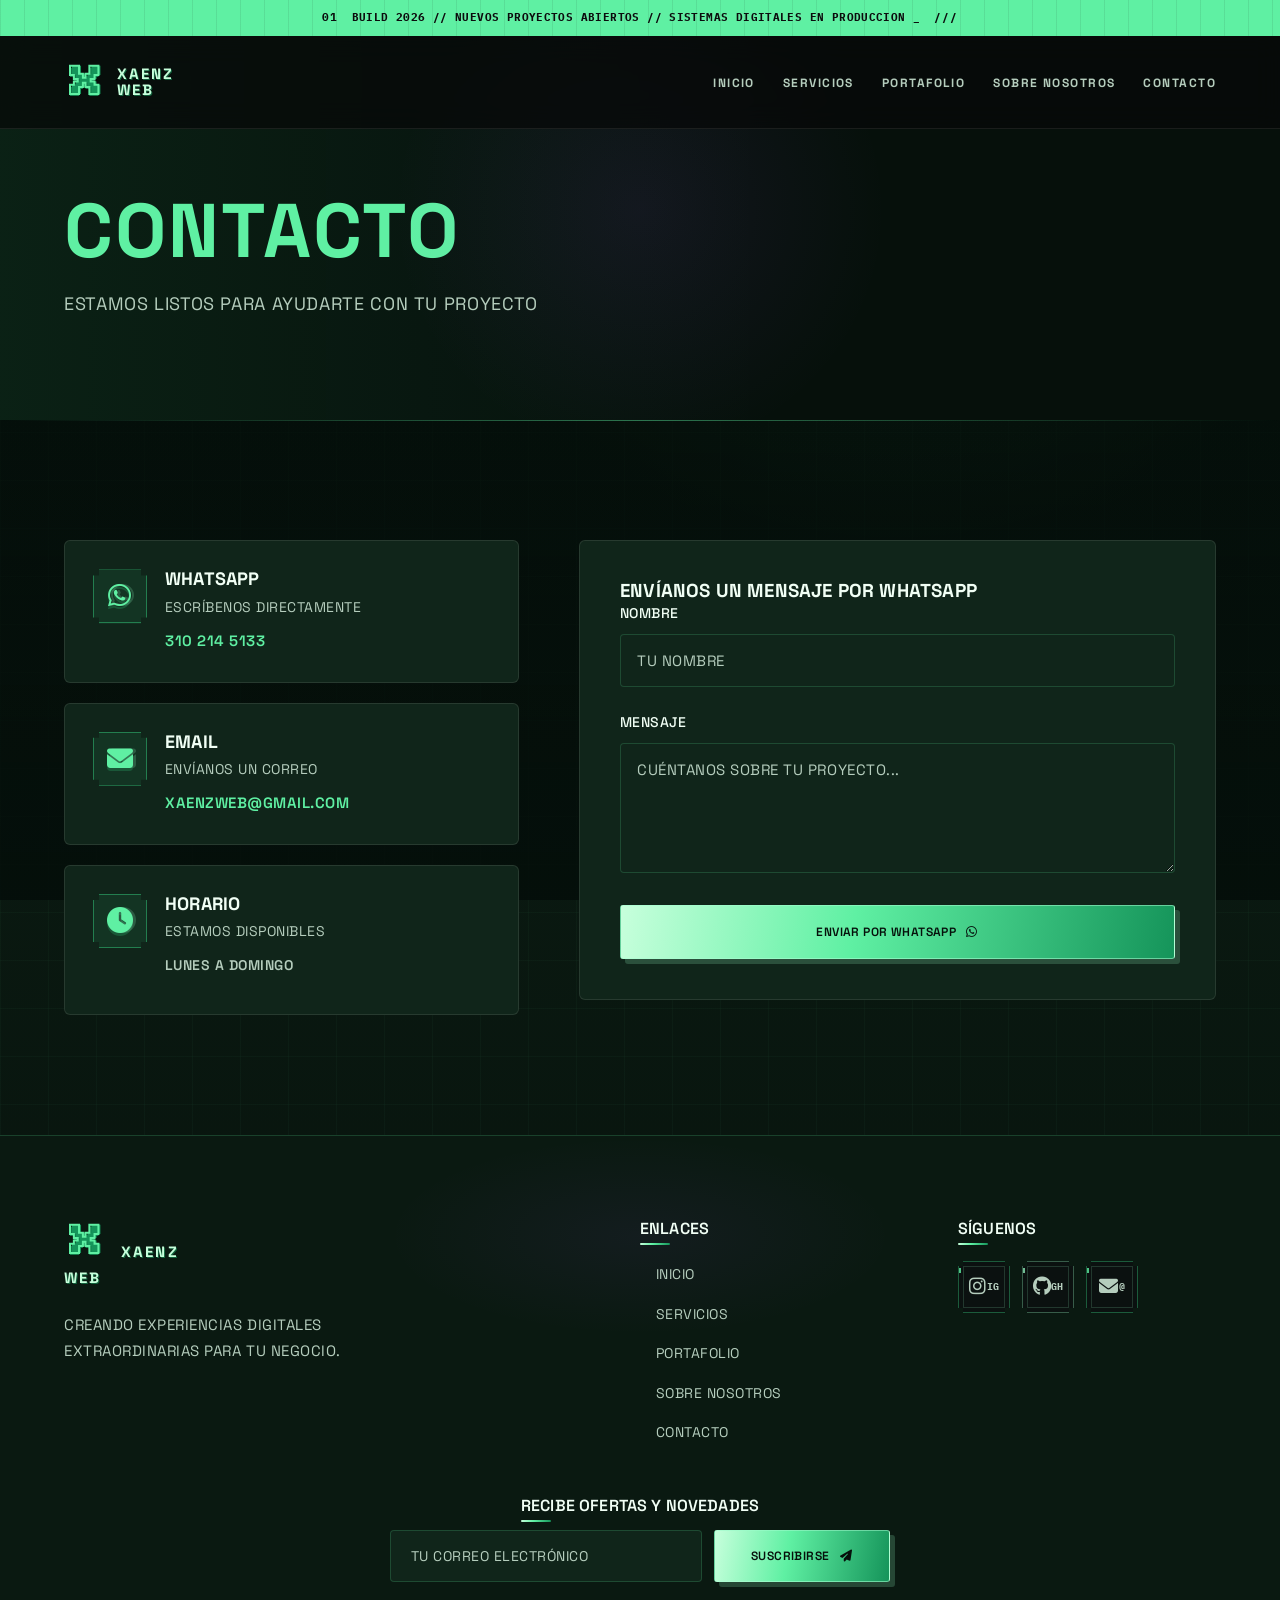
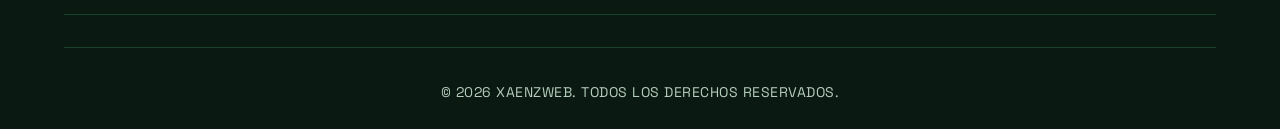
==== commit fae297b2: "Add files via upload" ====
--- a/contacto.html
+++ b/contacto.html
@@ -13,16 +13,16 @@
     <link rel="icon" type="image/png" href="marca.png">
     <link rel="preconnect" href="https://fonts.googleapis.com">
     <link rel="preconnect" href="https://fonts.gstatic.com" crossorigin>
-    <link href="https://fonts.googleapis.com/css2?family=Outfit:wght@300;400;500;600;700&display=swap" rel="stylesheet">
+    <link href="https://fonts.googleapis.com/css2?family=IBM+Plex+Mono:wght@500;600&family=Press+Start+2P&family=Inter:wght@400;500;600;700;800&family=Space+Grotesk:wght@500;600;700&display=swap" rel="stylesheet">
     <link rel="stylesheet" href="styles.css">
     <link rel="stylesheet" href="https://cdnjs.cloudflare.com/ajax/libs/font-awesome/6.4.0/css/all.min.css">
 </head>
 <body>
+    <div class="announcement-bar"><span>BUILD 2026 // NUEVOS PROYECTOS ABIERTOS // SISTEMAS DIGITALES EN PRODUCCION</span></div>
     <!-- Header -->
     <header class="header scrolled" id="header">
         <nav class="navbar">
             <a href="index.html" class="logo">
-                <img src="marca.png" alt="Xaenz Digital">
             </a>
             <ul class="nav-menu" id="nav-menu">
                 <li><a href="index.html" class="nav-link">Inicio</a></li>
@@ -102,7 +102,6 @@
             <div class="footer-content">
                 <div class="footer-brand">
                     <a href="index.html" class="logo">
-                        <img src="marca.png" alt="Xaenz Digital">
                     </a>
                     <p>Creando experiencias digitales extraordinarias para tu negocio.</p>
                 </div>
@@ -119,9 +118,9 @@
                 <div class="footer-social">
                     <h4>Síguenos</h4>
                     <div class="social-links">
-                        <a href="https://www.instagram.com/webxaenz27?igsh=am1wd3poMzBpY3Nm" target="_blank" aria-label="Instagram"><i class="fab fa-instagram"></i></a>
-                        <a href="https://github.com/WWW-XAENZ" target="_blank" aria-label="GitHub"><i class="fab fa-github"></i></a>
-                        <a href="contacto.html" aria-label="Contacto"><i class="fas fa-envelope"></i></a>
+                        <a href="https://www.instagram.com/webxaenz27?igsh=am1wd3poMzBpY3Nm" target="_blank" aria-label="Instagram"><i class="fa-brands fa-instagram" aria-hidden="true"></i><span class="social-fallback">IG</span></a>
+                        <a href="https://github.com/WWW-XAENZ" target="_blank" aria-label="GitHub"><i class="fa-brands fa-github" aria-hidden="true"></i><span class="social-fallback">GH</span></a>
+                        <a href="contacto.html" aria-label="Contacto"><i class="fa-solid fa-envelope" aria-hidden="true"></i><span class="social-fallback">@</span></a>
                     </div>
                 </div>
             </div>
--- a/styles.css
+++ b/styles.css
@@ -1,38 +1,37 @@
 /* =============================================
-   XAENZ DIGITAL - Modern Purple Web Design
+   XAENZ DIGITAL - Modern Tech Design
    ============================================= */
 
 /* Variables */
 :root {
-    --primary: #a855f7;
-    --primary-dark: #9333ea;
-    --primary-light: #c084fc;
-    --secondary: #ec4899;
-    --accent: #06b6d4;
-    --dark: #0a0a0f;
-    --dark-secondary: #111118;
-    --dark-tertiary: #1a1a24;
-    --light: #fafafa;
-    --light-secondary: #a1a1aa;
-    --glass-bg: rgba(255, 255, 255, 0.025);
-    --glass-border: rgba(255, 255, 255, 0.06);
-    --gradient-primary: linear-gradient(135deg, #a855f7 0%, #ec4899 100%);
-    --gradient-glow: radial-gradient(circle at 50% 50%, rgba(168, 85, 247, 0.3) 0%, transparent 60%);
-    --shadow-glow: 0 0 60px rgba(168, 85, 247, 0.3);
-    --radius-sm: 8px;
-    --radius-md: 16px;
-    --radius-lg: 28px;
-    --transition: all 0.4s cubic-bezier(0.4, 0, 0.2, 1);
-    --font-display: 'Outfit', sans-serif;
+    --primary: #6ee7b7;
+    --primary-dark: #2ec98d;
+    --primary-light: #d9fff0;
+    --secondary: #84d8ff;
+    --accent: #a7f3d0;
+    --dark: #050b0a;
+    --dark-secondary: #0b1413;
+    --dark-tertiary: #111b1a;
+    --dark-quaternary: #172622;
+    --light: #f3f8f6;
+    --light-secondary: #bfd0cb;
+    --muted: #7a8e88;
+    --glass-bg: rgba(13, 22, 20, 0.78);
+    --glass-border: rgba(136, 255, 207, 0.12);
+    --gradient-primary: linear-gradient(135deg, #7ef0c9 0%, #36d399 38%, #9fe7ff 100%);
+    --gradient-glow: radial-gradient(circle at center, rgba(54, 211, 153, 0.24) 0%, rgba(133, 216, 255, 0.12) 26%, transparent 72%);
+    --shadow-glow: 0 10px 30px rgba(7, 16, 14, 0.9), 0 0 0 1px rgba(126, 240, 201, 0.08);
+    --radius-sm: 12px;
+    --radius-md: 20px;
+    --radius-lg: 30px;
+    --transition: all 0.35s cubic-bezier(0.4, 0, 0.2, 1);
+    --font-body: 'Inter', 'Segoe UI', sans-serif;
+    --font-display: 'Space Grotesk', 'Inter', sans-serif;
 }
 
 /* Custom Scrollbar */
 ::-webkit-scrollbar {
     width: 10px;
-}
-
-::-webkit-scrollbar-track {
-    background: var(--dark-secondary);
 }
 
 ::-webkit-scrollbar-thumb {
@@ -63,28 +62,91 @@
 }
 
 body {
-    font-family: var(--font-display);
-    background: var(--dark);
+    font-family: var(--font-body);
+    background:
+        radial-gradient(circle at 15% 10%, rgba(110, 231, 183, 0.12), transparent 22%),
+        radial-gradient(circle at 85% 12%, rgba(132, 216, 255, 0.1), transparent 24%),
+        linear-gradient(180deg, #050b0a 0%, #07110f 18%, #0b1413 42%, #060d0d 100%);
     color: var(--light);
     line-height: 1.6;
     overflow-x: hidden;
     position: relative;
-}
-
-/* Subtle grid pattern background */
+    letter-spacing: -0.01em;
+}
+
+h1, h2, h3, h4, h5, h6,
+.nav-link,
+.btn,
+.section-tag,
+.filter-btn,
+.logo,
+.footer h4,
+.contact-card h3,
+.portfolio-info h3,
+.service-card h3 {
+    font-family: var(--font-display);
+    letter-spacing: 0.01em;
+    text-transform: uppercase;
+}
+
+h1, h2, h3, h4, h5, h6 {
+    font-weight: 800;
+    line-height: 1.08;
+}
+
+.hero-title,
+.section-title,
+.page-header h1 {
+    letter-spacing: 0.025em;
+}
+
+.hero-title .accent,
+.section-title span {
+    letter-spacing: 0.025em;
+}
+
 body::before {
     content: '';
     position: fixed;
-    top: 0;
-    left: 0;
+    inset: 0;
+    background:
+        linear-gradient(rgba(132, 255, 197, 0.02) 1px, transparent 1px),
+        linear-gradient(90deg, rgba(132, 255, 197, 0.02) 1px, transparent 1px);
+    background-size: 26px 26px;
+    pointer-events: none;
+    z-index: 0;
+}
+
+body::after {
+    content: '';
+    position: fixed;
+    inset: 0;
+    background: linear-gradient(180deg, rgba(4, 14, 10, 0.25), rgba(4, 14, 10, 0.8));
+    pointer-events: none;
+    z-index: 0;
+}
+
+.code-background {
+    position: fixed;
+    inset: 0;
+    overflow: hidden;
+    pointer-events: none;
+    z-index: 0;
+    opacity: 0.95;
+    filter: saturate(1.3);
+    background: rgba(5, 17, 12, 0.12);
+}
+
+.code-background canvas {
+    display: block;
     width: 100%;
     height: 100%;
-    background-image: 
-        linear-gradient(rgba(168, 85, 247, 0.03) 1px, transparent 1px),
-        linear-gradient(90deg, rgba(168, 85, 247, 0.03) 1px, transparent 1px);
-    background-size: 50px 50px;
-    pointer-events: none;
-    z-index: -1;
+    image-rendering: pixelated;
+}
+
+body > * {
+    position: relative;
+    z-index: 1;
 }
 
 a {
@@ -116,20 +178,21 @@
 .section-tag {
     display: inline-block;
     padding: 10px 28px;
-    background: rgba(168, 85, 247, 0.1);
-    border: 1px solid rgba(168, 85, 247, 0.2);
-    border-radius: 50px;
+    background: rgba(62, 207, 142, 0.08);
+    border: 1px solid rgba(62, 207, 142, 0.18);
+    border-radius: 999px;
     font-size: 12px;
-    font-weight: 600;
+    font-weight: 700;
     color: var(--primary-light);
     text-transform: uppercase;
-    letter-spacing: 3px;
+    letter-spacing: 0.18em;
     margin-bottom: 20px;
+    box-shadow: inset 0 1px 0 rgba(255,255,255,0.04);
 }
 
 .section-title {
     font-size: clamp(36px, 5.5vw, 56px);
-    font-weight: 700;
+    font-weight: 800;
     margin-bottom: 16px;
     color: var(--light);
 }
@@ -162,45 +225,48 @@
     transition: var(--transition);
     border: none;
     font-family: var(--font-display);
-    letter-spacing: 0.5px;
+    letter-spacing: 0.08em;
 }
 
 .btn-primary {
     background: var(--gradient-primary);
-    color: white;
-    box-shadow: 0 4px 24px rgba(168, 85, 247, 0.3);
+    color: #05130d;
+    box-shadow: 0 10px 28px rgba(54, 211, 153, 0.28);
+    border: 1px solid rgba(166, 255, 210, 0.55);
 }
 
 .btn-primary:hover {
-    transform: translateY(-3px);
-    box-shadow: 0 8px 40px rgba(168, 85, 247, 0.5);
+    transform: translateY(-2px);
+    box-shadow: 0 15px 32px rgba(54, 211, 153, 0.36);
 }
 
 .btn-secondary {
-    background: transparent;
+    background: rgba(255, 255, 255, 0.01);
     color: var(--light);
-    border: 1.5px solid rgba(255, 255, 255, 0.15);
+    border: 1px solid rgba(255, 255, 255, 0.14);
+    box-shadow: inset 0 1px 0 rgba(255,255,255,0.04);
 }
 
 .btn-secondary:hover {
-    border-color: var(--primary-light);
+    border-color: rgba(62, 207, 142, 0.35);
     color: var(--primary-light);
-    background: rgba(168, 85, 247, 0.1);
+    background: rgba(62, 207, 142, 0.06);
 }
 
 /* Glass Card */
 .glass-card {
-    background: var(--glass-bg);
-    border: 1px solid var(--glass-border);
+    background: linear-gradient(180deg, rgba(17, 27, 26, 0.92), rgba(11, 18, 17, 0.78));
+    border: 1px solid rgba(145, 255, 207, 0.12);
     border-radius: var(--radius-md);
     transition: var(--transition);
+    box-shadow: inset 0 1px 0 rgba(255,255,255,0.03), 0 18px 30px rgba(0,0,0,0.15);
 }
 
 .glass-card:hover {
-    background: rgba(255, 255, 255, 0.04);
-    border-color: rgba(168, 85, 247, 0.2);
-    transform: translateY(-8px);
-    box-shadow: var(--shadow-glow);
+    background: linear-gradient(180deg, rgba(18, 28, 25, 0.98), rgba(10, 17, 16, 0.84));
+    border-color: rgba(126, 240, 201, 0.2);
+    transform: translateY(-6px);
+    box-shadow: 0 26px 42px rgba(0,0,0,0.22), 0 0 0 1px rgba(126,240,201,0.08);
 }
 
 /* =============================================
@@ -208,7 +274,7 @@
    ============================================= */
 .header {
     position: fixed;
-    top: 0;
+    top: 36px;
     left: 0;
     right: 0;
     z-index: 1000;
@@ -217,12 +283,57 @@
     background: transparent;
 }
 
+.announcement-bar {
+    position: fixed;
+    top: 0;
+    left: 0;
+    right: 0;
+    z-index: 1100;
+    min-height: 36px;
+    display: flex;
+    align-items: center;
+    justify-content: center;
+    gap: 14px;
+    padding: 8px 20px;
+    overflow: hidden;
+    background: #07110f;
+    border-bottom: 1px solid rgba(126, 240, 201, 0.16);
+    color: var(--light-secondary);
+    font-family: 'IBM Plex Mono', 'Courier New', monospace;
+    font-size: 11px;
+    font-weight: 500;
+    letter-spacing: 0.08em;
+    text-transform: uppercase;
+}
+
+.announcement-bar::before {
+    content: '01';
+    color: var(--primary);
+    font-weight: 700;
+}
+
+.announcement-bar::after {
+    content: '///';
+    color: var(--secondary);
+    font-weight: 700;
+}
+
+.announcement-bar span {
+    white-space: nowrap;
+    animation: announcementPulse 3s ease-in-out infinite;
+}
+
+@keyframes announcementPulse {
+    0%, 100% { opacity: 0.68; }
+    50% { opacity: 1; }
+}
+
 .header.scrolled {
-    background: rgba(10, 10, 15, 0.95);
-    border-bottom: 1px solid var(--glass-border);
+    background: rgba(7, 12, 11, 0.8);
+    border-bottom: 1px solid rgba(148, 255, 210, 0.1);
     padding: 12px 0;
-    backdrop-filter: blur(20px);
-    box-shadow: 0 4px 30px rgba(0, 0, 0, 0.3);
+    backdrop-filter: blur(18px);
+    box-shadow: 0 12px 30px rgba(0, 0, 0, 0.28);
 }
 
 .navbar {
@@ -259,7 +370,7 @@
 
 .nav-link {
     font-size: 15px;
-    font-weight: 500;
+    font-weight: 700;
     color: var(--light-secondary);
     transition: var(--transition);
     position: relative;
@@ -268,12 +379,13 @@
 .nav-link::after {
     content: '';
     position: absolute;
-    bottom: -4px;
+    bottom: -5px;
     left: 0;
     width: 0;
     height: 2px;
     background: var(--gradient-primary);
     transition: var(--transition);
+    border-radius: 999px;
 }
 
 .nav-link:hover,
@@ -325,9 +437,10 @@
     position: relative;
     padding: 140px 24px 100px;
     overflow: hidden;
-    background: 
-        radial-gradient(ellipse 80% 50% at 50% -20%, rgba(168, 85, 247, 0.25) 0%, transparent 50%),
-        radial-gradient(ellipse 60% 50% at 80% 100%, rgba(236, 72, 153, 0.15) 0%, transparent 50%);
+    background:
+        radial-gradient(ellipse 80% 50% at 50% -20%, rgba(62, 207, 142, 0.2) 0%, transparent 48%),
+        radial-gradient(ellipse 60% 50% at 80% 100%, rgba(59, 130, 246, 0.1) 0%, transparent 50%),
+        linear-gradient(180deg, rgba(5, 12, 10, 0.72) 0%, rgba(6, 15, 14, 0.2) 100%);
 }
 
 .hero::before {
@@ -337,7 +450,7 @@
     left: 20%;
     width: 300px;
     height: 300px;
-    background: radial-gradient(circle, rgba(168, 85, 247, 0.4) 0%, transparent 70%);
+    background: radial-gradient(circle, rgba(103, 241, 161, 0.35) 0%, transparent 70%);
     filter: blur(60px);
     animation: pulse 6s ease-in-out infinite;
 }
@@ -349,7 +462,7 @@
     right: 15%;
     width: 250px;
     height: 250px;
-    background: radial-gradient(circle, rgba(236, 72, 153, 0.3) 0%, transparent 70%);
+    background: radial-gradient(circle, rgba(34, 211, 238, 0.25) 0%, transparent 70%);
     filter: blur(50px);
     animation: pulse 8s ease-in-out infinite reverse;
 }
@@ -403,9 +516,18 @@
     }
 }
 
+.hero-content {
+    background: rgba(10, 17, 16, 0.55);
+    border: 1px solid rgba(120, 255, 192, 0.12);
+    border-radius: 26px;
+    padding: 34px 28px 28px;
+    backdrop-filter: blur(6px);
+    box-shadow: inset 0 1px 0 rgba(255,255,255,0.04), 0 18px 60px rgba(0,0,0,0.18);
+}
+
 .hero-title {
     font-size: clamp(38px, 7vw, 72px);
-    font-weight: 700;
+    font-weight: 800;
     line-height: 1.05;
     margin-bottom: 28px;
     letter-spacing: -1.5px;
@@ -416,11 +538,12 @@
 }
 
 .hero-title .accent {
-    background: var(--gradient-primary);
+    background: linear-gradient(135deg, #b8ffe0 0%, #6fe8aa 22%, #3ecf8e 50%, #c9ffe0 100%);
     -webkit-background-clip: text;
     -webkit-text-fill-color: transparent;
     background-clip: text;
     position: relative;
+    text-shadow: 0 0 30px rgba(62, 207, 142, 0.2);
 }
 
 .hero-title .accent::after {
@@ -666,7 +789,7 @@
 
 .service-card:hover {
     transform: translateY(-8px);
-    box-shadow: 0 20px 40px rgba(0, 0, 0, 0.3);
+    box-shadow: 0 26px 48px rgba(0, 0, 0, 0.26);
 }
 
 .service-card::before {
@@ -687,39 +810,41 @@
 }
 
 .service-icon {
-    width: 72px;
-    height: 72px;
+    width: 76px;
+    height: 76px;
     display: flex;
     align-items: center;
     justify-content: center;
-    background: rgba(168, 85, 247, 0.1);
-    border-radius: var(--radius-md);
+    background: linear-gradient(135deg, rgba(126, 240, 201, 0.15), rgba(132, 216, 255, 0.08));
+    border-radius: 18px;
     margin-bottom: 28px;
-    border: 1px solid rgba(168, 85, 247, 0.15);
+    border: 1px solid rgba(126, 240, 201, 0.18);
     transition: all 0.5s cubic-bezier(0.4, 0, 0.2, 1);
+    box-shadow: inset 0 1px 0 rgba(255,255,255,0.08);
 }
 
 .service-card:hover .service-icon {
     background: var(--gradient-primary);
     border-color: transparent;
-    transform: scale(1.1) rotate(5deg);
-    box-shadow: 0 10px 30px rgba(168, 85, 247, 0.3);
+    transform: scale(1.08) rotate(-4deg);
+    box-shadow: 0 14px 24px rgba(54, 211, 153, 0.2);
 }
 
 .service-icon i {
-    font-size: 32px;
+    font-size: 30px;
     color: var(--primary-light);
+    filter: drop-shadow(0 6px 12px rgba(16, 185, 129, 0.18));
     transition: all 0.5s cubic-bezier(0.4, 0, 0.2, 1);
 }
 
 .service-card:hover .service-icon i {
     color: white;
-    transform: scale(1.1);
+    transform: scale(1.08);
 }
 
 .service-card h3 {
     font-size: 22px;
-    font-weight: 600;
+    font-weight: 800;
     margin-bottom: 14px;
     transition: var(--transition);
 }
@@ -764,23 +889,23 @@
 
 .filter-btn {
     padding: 12px 24px;
-    background: var(--glass-bg);
-    border: 1px solid var(--glass-border);
-    border-radius: 50px;
+    background: rgba(18, 28, 25, 0.8);
+    border: 1px solid rgba(150, 255, 210, 0.12);
+    border-radius: 999px;
     color: var(--light-secondary);
     font-family: var(--font-display);
     font-size: 14px;
-    font-weight: 500;
+    font-weight: 600;
     cursor: pointer;
     transition: var(--transition);
 }
 
 .filter-btn:hover,
 .filter-btn.active {
-    background: var(--gradient-primary);
-    border-color: transparent;
-    color: white;
-    box-shadow: 0 4px 20px rgba(168, 85, 247, 0.4);
+    background: linear-gradient(135deg, rgba(62, 207, 142, 0.2), rgba(62, 207, 142, 0.08));
+    border-color: rgba(62, 207, 142, 0.32);
+    color: var(--light);
+    box-shadow: inset 0 1px 0 rgba(255,255,255,0.06), 0 0 0 1px rgba(62, 207, 142, 0.12);
 }
 
 .portfolio-grid {
@@ -792,13 +917,14 @@
 .portfolio-card {
     overflow: hidden;
     padding: 0;
-    background: var(--dark-secondary);
-    border: 1px solid var(--glass-border);
+    background: linear-gradient(180deg, rgba(10, 17, 16, 0.82), rgba(9, 15, 14, 0.9));
+    border: 1px solid rgba(130, 255, 196, 0.12);
     border-radius: var(--radius-md);
     position: relative;
     transition: all 0.4s ease;
     opacity: 1;
     transform: translateY(0);
+    box-shadow: inset 0 1px 0 rgba(255,255,255,0.03);
 }
 
 .portfolio-card.hidden {
@@ -826,7 +952,7 @@
 
 .portfolio-card:hover {
     transform: translateY(-8px);
-    box-shadow: 0 20px 60px rgba(168, 85, 247, 0.15);
+    box-shadow: 0 22px 52px rgba(0,0,0,0.25), 0 0 0 1px rgba(126, 240, 201, 0.08);
 }
 
 .portfolio-image {
@@ -869,13 +995,13 @@
 .portfolio-overlay .project-type {
     background: var(--gradient-primary);
     color: white;
-    padding: 6px 16px;
+    padding: 7px 16px;
     border-radius: 50px;
     font-size: 11px;
     font-weight: 600;
     text-transform: uppercase;
     letter-spacing: 1px;
-    box-shadow: 0 4px 15px rgba(168, 85, 247, 0.4);
+    box-shadow: 0 8px 20px rgba(54, 211, 153, 0.25);
 }
 
 .portfolio-image::after {
@@ -914,7 +1040,7 @@
 
 .portfolio-info h3 {
     font-size: 22px;
-    font-weight: 600;
+    font-weight: 800;
     margin-bottom: 8px;
     transition: var(--transition);
 }
@@ -1038,19 +1164,19 @@
 }
 
 .about-icon {
-    width: 60px;
-    height: 60px;
+    width: 66px;
+    height: 66px;
     margin: 0 auto 20px;
     display: flex;
     align-items: center;
     justify-content: center;
-    background: rgba(168, 85, 247, 0.1);
-    border-radius: var(--radius-sm);
-    border: 1px solid rgba(168, 85, 247, 0.15);
+    background: linear-gradient(135deg, rgba(126, 240, 201, 0.14), rgba(132, 216, 255, 0.08));
+    border-radius: 18px;
+    border: 1px solid rgba(126, 240, 201, 0.18);
 }
 
 .about-icon i {
-    font-size: 26px;
+    font-size: 24px;
     color: var(--primary-light);
 }
 
@@ -1104,25 +1230,26 @@
     background: var(--dark-secondary);
     border: 1px solid var(--glass-border);
     border-radius: var(--radius-md);
+    box-shadow: inset 0 1px 0 rgba(255,255,255,0.02);
 }
 
 .contact-card i {
     font-size: 26px;
     color: var(--primary-light);
     flex-shrink: 0;
-    width: 48px;
-    height: 48px;
+    width: 54px;
+    height: 54px;
     display: flex;
     align-items: center;
     justify-content: center;
-    background: rgba(168, 85, 247, 0.1);
-    border-radius: var(--radius-sm);
-    border: 1px solid rgba(168, 85, 247, 0.15);
+    background: linear-gradient(135deg, rgba(126, 240, 201, 0.14), rgba(132, 216, 255, 0.08));
+    border-radius: 16px;
+    border: 1px solid rgba(126, 240, 201, 0.18);
 }
 
 .contact-card h3 {
     font-size: 18px;
-    font-weight: 600;
+    font-weight: 800;
     margin-bottom: 6px;
 }
 
@@ -1972,9 +2099,10 @@
 .cta {
     padding: 120px 0;
     text-align: center;
-    background: var(--dark-secondary);
+    background: linear-gradient(180deg, rgba(10, 17, 16, 0.8), rgba(8, 13, 12, 1));
     position: relative;
     overflow: hidden;
+    border-top: 1px solid rgba(146, 255, 205, 0.08);
 }
 
 .cta .btn {
@@ -2129,3 +2257,952 @@
     line-height: 1.7;
     margin: 0;
 }
+
+.code-lines {
+    position: absolute;
+    inset: 0;
+    overflow: hidden;
+    opacity: 0.42;
+    counter-reset: code-line;
+    pointer-events: none;
+    font: 600 12px/1 'IBM Plex Mono', 'Courier New', monospace;
+    color: var(--primary);
+}
+
+.code-lines span {
+    position: absolute;
+    left: -24%;
+    top: calc(12% + (var(--line-index) * 14%));
+    counter-increment: code-line;
+    white-space: nowrap;
+    animation: codeDrift calc(14s + (var(--line-index) * 1.5s)) linear infinite;
+    animation-delay: calc(var(--line-index) * -2.5s);
+}
+
+.code-lines span:nth-child(even) {
+    color: var(--secondary);
+}
+
+.code-lines span:nth-child(3n) {
+    color: var(--primary-light);
+}
+
+body > .code-background {
+    position: fixed;
+    inset: 0;
+    z-index: 0 !important;
+    opacity: 1;
+    pointer-events: none;
+}
+
+.code-background canvas {
+    opacity: 0.78;
+}
+
+.code-lines span::before {
+    content: '0' counter(code-line) ' '; 
+    color: rgba(8, 9, 9, 0.62);
+}
+
+@keyframes codeDrift {
+    from { transform: translateX(0); }
+    to { transform: translateX(150vw); }
+}
+
+.hero::after,
+.services::after,
+.portfolio::after {
+    height: 1px;
+    width: 100%;
+    left: 0;
+    right: auto;
+    bottom: 14%;
+    background: linear-gradient(90deg, transparent, rgba(57, 229, 140, 0.35), transparent);
+    filter: none;
+    animation: scanline 7s ease-in-out infinite;
+}
+
+@keyframes scanline {
+    0%, 100% { opacity: 0; transform: translateY(-30px); }
+    50% { opacity: 1; transform: translateY(30px); }
+}
+
+.service-card,
+.portfolio-card,
+.about-card,
+.contact-card {
+    position: relative;
+    isolation: isolate;
+}
+
+.service-card::after,
+.portfolio-card::after,
+.about-card::after,
+.contact-card::after {
+    content: '';
+    position: absolute;
+    inset: 0;
+    z-index: -1;
+    background: linear-gradient(115deg, transparent 20%, rgba(255,255,255,0.08) 45%, transparent 70%);
+    transform: translateX(-120%);
+    transition: transform 0.8s ease;
+    pointer-events: none;
+}
+
+.service-card:hover::after,
+.portfolio-card:hover::after,
+.about-card:hover::after,
+.contact-card:hover::after {
+    transform: translateX(120%);
+}
+
+@media (prefers-reduced-motion: reduce) {
+    .code-lines span,
+    .hero::after,
+    .services::after,
+    .portfolio::after {
+        animation: none;
+    }
+}
+
+/* =============================================
+   PIXEL ICON SYSTEM
+   ============================================= */
+.service-icon,
+.about-icon,
+.contact-card i,
+.social-links a,
+.trust-badge i,
+.portfolio-placeholder i {
+    image-rendering: pixelated;
+}
+
+.service-icon,
+.about-icon,
+.contact-card i {
+    position: relative;
+    border-radius: 0;
+    clip-path: polygon(0 6px, 6px 6px, 6px 0, calc(100% - 6px) 0, calc(100% - 6px) 6px, 100% 6px, 100% calc(100% - 6px), calc(100% - 6px) calc(100% - 6px), calc(100% - 6px) 100%, 6px 100%, 6px calc(100% - 6px), 0 calc(100% - 6px));
+    background: #101817;
+    border: 0;
+    box-shadow: inset 0 0 0 1px rgba(57, 229, 140, 0.42), 6px 6px 0 rgba(57, 229, 140, 0.14);
+}
+
+.service-icon i,
+.about-icon i,
+.contact-card i {
+    position: relative;
+    z-index: 1;
+    font-family: 'Font Awesome 6 Free', 'IBM Plex Mono', monospace;
+    font-weight: 900;
+    text-shadow: 3px 0 0 rgba(139, 232, 181, 0.22), 0 3px 0 rgba(57, 229, 140, 0.2);
+}
+
+.service-card:hover .service-icon,
+.about-card:hover .about-icon,
+.contact-card:hover i {
+    transform: translate(-2px, -2px);
+    background: var(--primary);
+    box-shadow: 6px 6px 0 var(--secondary), inset 0 0 0 1px #06100b;
+}
+
+.service-card:hover .service-icon i,
+.about-card:hover .about-icon i,
+.contact-card:hover i {
+    color: #06100b;
+    text-shadow: none;
+}
+
+.social-links a {
+    border-radius: 0;
+    clip-path: polygon(0 4px, 4px 4px, 4px 0, calc(100% - 4px) 0, calc(100% - 4px) 4px, 100% 4px, 100% calc(100% - 4px), calc(100% - 4px) calc(100% - 4px), calc(100% - 4px) 100%, 4px 100%, 4px calc(100% - 4px), 0 calc(100% - 4px));
+    background: #101817;
+    border: 1px solid rgba(57, 229, 140, 0.3);
+    box-shadow: 4px 4px 0 rgba(57, 229, 140, 0.14);
+}
+
+.social-links a:hover {
+    background: var(--primary);
+    color: #06100b;
+    transform: translate(-2px, -2px);
+    box-shadow: 6px 6px 0 var(--secondary);
+}
+
+.trust-badge i {
+    font-family: 'Font Awesome 6 Free';
+    font-weight: 900;
+    text-shadow: 2px 2px 0 rgba(139, 232, 181, 0.25);
+}
+
+.portfolio-placeholder i {
+    filter: drop-shadow(4px 4px 0 rgba(139, 232, 181, 0.2));
+}
+
+/* Unified uppercase interface language */
+body,
+button,
+input,
+textarea,
+select {
+    text-transform: uppercase;
+}
+
+body {
+    letter-spacing: 0.025em;
+}
+
+input::placeholder,
+textarea::placeholder {
+    text-transform: uppercase;
+}
+
+/* Header typography applied site-wide */
+body,
+body button,
+body input,
+body textarea,
+body select,
+body p,
+body label,
+body a,
+body li,
+body span {
+    font-family: var(--font-display);
+    text-transform: uppercase;
+    letter-spacing: 0.035em;
+}
+
+body p,
+body .section-subtitle,
+body .hero-subtitle,
+body .contact-card p,
+body .faq-answer p {
+    line-height: 1.8;
+}
+
+body .service-card p,
+body .portfolio-info p {
+    font-family: var(--font-display);
+    font-size: 13px;
+}
+
+.announcement-bar,
+.announcement-bar span,
+.trust-badge,
+.trust-badge span,
+.btn-project {
+    font-family: 'IBM Plex Mono', monospace;
+}
+
+/* =============================================
+   SOFTWARE UI CARD DETAILS
+   ============================================= */
+.services-grid,
+.portfolio-grid {
+    counter-reset: project-card;
+}
+
+.service-card,
+.portfolio-card {
+    counter-increment: project-card;
+    overflow: hidden;
+    transition: transform 0.45s cubic-bezier(0.2, 0.8, 0.2, 1), border-color 0.35s ease, box-shadow 0.35s ease;
+}
+
+.service-card::before,
+.portfolio-card::before {
+    content: 'SYS_0' counter(project-card);
+    position: absolute;
+    top: 16px;
+    right: 18px;
+    left: auto;
+    width: auto;
+    height: auto;
+    transform: none;
+    background: none;
+    color: var(--muted);
+    font: 600 10px/1 'IBM Plex Mono', monospace;
+    letter-spacing: 0.12em;
+    border-radius: 0;
+    transition: color 0.35s ease;
+}
+
+.service-card::after,
+.portfolio-card::after {
+    opacity: 0.5;
+    background: linear-gradient(115deg, transparent 12%, rgba(255,255,255,0.12) 42%, transparent 62%);
+}
+
+.service-card:hover::before,
+.portfolio-card:hover::before {
+    color: var(--primary);
+}
+
+.service-card::marker,
+.portfolio-card::marker {
+    content: '';
+}
+
+.service-card h3,
+.portfolio-info h3 {
+    padding-right: 66px;
+}
+
+.service-card h3::before,
+.portfolio-info h3::before {
+    content: '> ';
+    color: var(--primary);
+    font-family: 'IBM Plex Mono', monospace;
+    font-size: 0.72em;
+    vertical-align: 0.08em;
+}
+
+.service-card p,
+.portfolio-info p {
+    font-family: 'IBM Plex Mono', 'Courier New', monospace;
+    font-size: 12px;
+    line-height: 1.75;
+}
+
+.service-card:hover .service-icon,
+.portfolio-card:hover .portfolio-image {
+    animation: pixelPulse 0.7s steps(2, end);
+}
+
+@keyframes pixelPulse {
+    0% { filter: brightness(1); }
+    50% { filter: brightness(1.3) saturate(1.25); }
+    100% { filter: brightness(1); }
+}
+
+.portfolio-image {
+    border-bottom: 1px solid rgba(57, 229, 140, 0.16);
+}
+
+.portfolio-image::before {
+    content: 'LIVE / 2026';
+    position: absolute;
+    bottom: 14px;
+    left: 16px;
+    z-index: 2;
+    padding: 6px 8px;
+    background: rgba(8, 9, 9, 0.82);
+    border-left: 2px solid var(--primary);
+    color: var(--primary);
+    font: 600 9px/1 'IBM Plex Mono', monospace;
+    letter-spacing: 0.1em;
+}
+
+.portfolio-info {
+    min-height: 190px;
+}
+
+.btn-project {
+    font-family: 'IBM Plex Mono', monospace;
+    font-size: 11px;
+    letter-spacing: 0.08em;
+    text-transform: uppercase;
+}
+
+/* Social icons: compact developer-tool controls */
+.social-links {
+    gap: 12px;
+}
+
+.social-links a {
+    width: 52px;
+    height: 52px;
+    border-radius: 0;
+    clip-path: polygon(0 5px, 5px 5px, 5px 0, calc(100% - 5px) 0, calc(100% - 5px) 5px, 100% 5px, 100% calc(100% - 5px), calc(100% - 5px) calc(100% - 5px), calc(100% - 5px) 100%, 5px 100%, 5px calc(100% - 5px), 0 calc(100% - 5px));
+    background: #0b1110;
+    border: 1px solid rgba(57, 229, 140, 0.35);
+    color: var(--light-secondary);
+    box-shadow: 4px 4px 0 rgba(57, 229, 140, 0.14);
+}
+
+.social-links a::before {
+    inset: 4px;
+    background: transparent;
+    border: 1px solid rgba(139, 232, 181, 0.18);
+    opacity: 1;
+}
+
+.social-links a::after {
+    content: '';
+    position: absolute;
+    top: 6px;
+    right: 6px;
+    width: 5px;
+    height: 5px;
+    background: var(--primary);
+    border-radius: 0;
+    opacity: 0.8;
+    z-index: 2;
+}
+
+.social-links a i {
+    font-size: 19px;
+    position: relative;
+    z-index: 3;
+    display: inline-block;
+    font-style: normal;
+    line-height: 1;
+    transition: transform 0.35s steps(3, end), color 0.35s ease;
+}
+
+.social-links a i.fab,
+.contact-card i.fab {
+    font-family: 'Font Awesome 6 Brands' !important;
+    font-weight: 400;
+}
+
+.social-links a i.fas,
+.contact-card i.fas {
+    font-family: 'Font Awesome 6 Free' !important;
+    font-weight: 900;
+}
+
+.social-links a i.fa-brands,
+.social-links a i.fa-solid,
+.contact-card i.fa-brands,
+.contact-card i.fa-solid {
+    display: inline-block !important;
+    visibility: visible !important;
+    opacity: 1 !important;
+}
+
+.social-fallback {
+    display: none;
+    position: relative;
+    z-index: 3;
+    font: 700 10px/1 'IBM Plex Mono', monospace;
+    letter-spacing: 0;
+}
+
+.social-links a i:empty + .social-fallback {
+    display: inline-block;
+}
+
+.social-links a:hover {
+    color: #06100b;
+    background: var(--primary);
+    border-color: var(--primary);
+    transform: translate(-3px, -3px);
+    box-shadow: 7px 7px 0 var(--secondary);
+}
+
+.social-links a:hover i {
+    transform: scale(1.15) rotate(-6deg);
+}
+
+.social-links a:nth-child(2) {
+    border-color: rgba(139, 232, 181, 0.35);
+}
+
+.social-links a:nth-child(2)::after {
+    background: var(--secondary);
+}
+
+@media (max-width: 700px) {
+    .service-card::before,
+    .portfolio-card::before {
+        top: 12px;
+        right: 14px;
+        font-size: 8px;
+    }
+
+    .service-card h3,
+    .portfolio-info h3 {
+        padding-right: 30px;
+    }
+}
+
+/* =============================================
+   XAENZ // EDITORIAL TECH SYSTEM
+   ============================================= */
+:root {
+    --primary: #5ff0a3;
+    --primary-dark: #15945a;
+    --primary-light: #c7ffdc;
+    --secondary: #8be8b5;
+    --accent: #b4ffc9;
+    --dark: #06100b;
+    --dark-secondary: #0a1911;
+    --dark-tertiary: #10251a;
+    --dark-quaternary: #173622;
+    --light: #f1fff5;
+    --light-secondary: #b5cdbd;
+    --muted: #718f7d;
+    --glass-bg: rgba(16, 37, 26, 0.86);
+    --glass-border: rgba(95, 240, 163, 0.18);
+    --gradient-primary: linear-gradient(100deg, #c7ffdc 0%, #5ff0a3 42%, #15945a 100%);
+    --gradient-glow: radial-gradient(circle at center, rgba(95, 240, 163, 0.16), transparent 68%);
+    --radius-sm: 4px;
+    --radius-md: 8px;
+    --radius-lg: 12px;
+    --shadow-glow: 0 18px 50px rgba(0, 0, 0, 0.42), 0 0 0 1px rgba(57, 229, 140, 0.12);
+}
+
+body {
+    background:
+        linear-gradient(rgba(95, 240, 163, 0.03) 1px, transparent 1px),
+        linear-gradient(90deg, rgba(95, 240, 163, 0.03) 1px, transparent 1px),
+        radial-gradient(circle at 70% 4%, rgba(95, 240, 163, 0.14), transparent 26%),
+        linear-gradient(180deg, #06100b 0%, #0a1911 48%, #06100b 100%);
+    background-size: 48px 48px, 48px 48px, auto, auto;
+}
+
+body::before {
+    background: linear-gradient(90deg, transparent 49.9%, rgba(57, 229, 140, 0.045) 50%, transparent 50.1%);
+    background-size: 160px 100%;
+}
+
+.announcement-bar {
+    background: var(--primary);
+    border-bottom: 0;
+    color: #0a0d0d;
+    font-weight: 700;
+    background-image: repeating-linear-gradient(90deg, rgba(8, 9, 9, 0.08) 0, rgba(8, 9, 9, 0.08) 1px, transparent 1px, transparent 24px);
+    background-size: 48px 100%;
+    animation: announcementGrid 2.8s linear infinite;
+}
+
+.announcement-bar::before,
+.announcement-bar::after {
+    color: #0a0d0d;
+}
+
+.announcement-bar span {
+    text-shadow: 1px 0 rgba(139, 232, 181, 0.35);
+    animation: announcementPulse 3s ease-in-out infinite, announcementDrift 4s ease-in-out infinite;
+}
+
+.announcement-bar span::after {
+    content: ' _';
+    color: #0a0d0d;
+    animation: terminalCursor 0.85s steps(2, end) infinite;
+}
+
+@keyframes announcementGrid {
+    from { background-position: 0 0; }
+    to { background-position: 48px 0; }
+}
+
+@keyframes announcementDrift {
+    0%, 100% { transform: translateX(-5px); }
+    50% { transform: translateX(5px); }
+}
+
+@keyframes terminalCursor {
+    0%, 45% { opacity: 1; }
+    46%, 100% { opacity: 0; }
+}
+
+.header {
+    background: rgba(8, 9, 9, 0.72);
+    border-bottom: 1px solid rgba(244, 246, 237, 0.08);
+    backdrop-filter: blur(14px);
+}
+
+.header.scrolled {
+    background: rgba(8, 9, 9, 0.94);
+    border-bottom-color: rgba(57, 229, 140, 0.24);
+}
+
+.logo img {
+    display: block;
+    width: 116px;
+    height: auto;
+    max-width: none;
+    filter: none;
+}
+
+.logo::before {
+    content: 'X';
+    position: relative;
+    z-index: 1;
+    display: inline-grid;
+    place-items: center;
+    width: 44px;
+    height: 44px;
+    margin-right: 9px;
+    background: transparent;
+    border: 0;
+    box-shadow: none;
+    color: transparent;
+    font: 700 31px/1 'Press Start 2P', monospace;
+    -webkit-text-stroke: 2px var(--primary);
+    text-shadow: 2px 0 0 var(--primary-dark), 0 2px 0 rgba(21, 148, 90, 0.8);
+    filter: none;
+    animation: logoGlitch 4.5s steps(2, end) infinite;
+    transition: transform 0.3s steps(3, end), filter 0.3s ease;
+}
+
+.logo::after {
+    content: 'XAENZ\A WEB';
+    white-space: pre;
+    text-align: left;
+    color: var(--primary-light);
+    font: 800 15px/1.05 var(--font-display);
+    letter-spacing: 0.14em;
+    text-shadow: 1px 1px 0 rgba(21, 148, 90, 0.6);
+    transition: color 0.3s ease;
+}
+
+.logo {
+    position: relative;
+    padding: 4px 6px 4px 0;
+    border: 0;
+    background: transparent;
+    box-shadow: none;
+    transition: border-color 0.3s ease, background 0.3s ease;
+}
+
+.logo:hover::before {
+    animation: logoGlitch 0.65s steps(2, end) infinite;
+    filter: brightness(1.12);
+}
+
+.logo:hover::after {
+    color: var(--primary);
+}
+
+.logo:hover {
+    border-color: transparent;
+    background: transparent;
+}
+
+@keyframes logoGlitch {
+    0%, 100% {
+        transform: translate(0, 0);
+        text-shadow: 2px 0 0 var(--primary-dark), 0 2px 0 rgba(21, 148, 90, 0.8);
+    }
+    20% {
+        transform: translate(-3px, 1px) skew(4deg);
+        text-shadow: 4px 0 0 var(--primary-light), -3px 0 0 var(--primary-dark);
+    }
+    40% {
+        transform: translate(3px, -1px) skew(-4deg);
+        text-shadow: -4px 0 0 var(--primary-light), 3px 0 0 var(--primary-dark);
+    }
+    60% {
+        transform: translate(-1px, 2px);
+        clip-path: inset(8% 0 55% 0);
+    }
+    80% {
+        transform: translate(2px, -2px);
+        clip-path: inset(58% 0 8% 0);
+    }
+}
+
+.nav-menu {
+    gap: 28px;
+}
+
+.nav-link {
+    font-size: 12px;
+    letter-spacing: 0.12em;
+}
+
+.nav-link::after {
+    height: 3px;
+    border-radius: 0;
+}
+
+.hero {
+    min-height: 92vh;
+    padding-top: 160px;
+    justify-content: flex-start;
+    background:
+        linear-gradient(90deg, rgba(8, 9, 9, 0.92) 0%, rgba(8, 9, 9, 0.64) 50%, rgba(8, 9, 9, 0.2) 100%),
+        radial-gradient(circle at 78% 46%, rgba(95, 240, 163, 0.16), transparent 24%),
+        #06100b;
+}
+
+.hero-content {
+    max-width: 1000px;
+    margin-left: max(24px, calc((100vw - 1152px) / 2));
+    padding: 34px 0 34px 34px;
+    text-align: left;
+    background: transparent;
+    border: 0;
+    border-left: 3px solid var(--primary);
+    border-radius: 0;
+    box-shadow: none;
+}
+
+.hero-badge,
+.section-tag {
+    border-radius: 2px;
+    background: rgba(57, 229, 140, 0.08);
+    border-color: rgba(57, 229, 140, 0.35);
+    color: var(--primary);
+}
+
+.hero-title {
+    max-width: 850px;
+    font-size: clamp(44px, 8vw, 94px);
+    line-height: 0.98;
+    letter-spacing: -0.035em;
+}
+
+.hero-title .accent {
+    background: none;
+    color: var(--primary);
+    -webkit-text-fill-color: var(--primary);
+    text-shadow: none;
+}
+
+.hero-title .accent::after {
+    display: none;
+}
+
+.hero-subtitle {
+    max-width: 560px;
+    margin-left: 0;
+    font-size: 16px;
+}
+
+.hero-buttons {
+    justify-content: flex-start;
+}
+
+.btn {
+    border-radius: 3px;
+    min-height: 52px;
+    letter-spacing: 0.12em;
+    font-size: 12px;
+}
+
+.btn-primary {
+    color: #06100b;
+    box-shadow: 5px 5px 0 rgba(139, 232, 181, 0.22);
+}
+
+.btn-primary:hover {
+    box-shadow: 2px 2px 0 rgba(139, 232, 181, 0.3);
+}
+
+.btn-secondary {
+    border-radius: 3px;
+    border-color: rgba(244, 246, 237, 0.28);
+}
+
+.trust-badges {
+    justify-content: flex-start;
+    gap: 10px;
+    margin-top: 34px;
+}
+
+.trust-badge {
+    border-radius: 3px;
+    padding: 10px 14px;
+    font-family: 'IBM Plex Mono', monospace;
+    font-size: 10px;
+    text-transform: uppercase;
+    letter-spacing: 0.06em;
+}
+
+.services,
+.about,
+.faq {
+    background: #0a1911;
+    border-top: 1px solid rgba(244, 246, 237, 0.08);
+}
+
+.services::before,
+.portfolio::before,
+.contact::before,
+.faq::before {
+    background: linear-gradient(90deg, transparent, var(--primary), transparent);
+    opacity: 0.45;
+}
+
+.section-header {
+    text-align: left;
+    position: relative;
+}
+
+.section-title {
+    font-size: clamp(34px, 5vw, 58px);
+    letter-spacing: -0.025em;
+}
+
+.section-title::after {
+    width: 84px;
+    height: 4px;
+    margin: 18px 0 0;
+    background: var(--primary);
+    border-radius: 0;
+}
+
+.section-subtitle {
+    margin-left: 0;
+    font-size: 16px;
+}
+
+.services-grid,
+.portfolio-grid {
+    gap: 14px;
+}
+
+.glass-card,
+.portfolio-card,
+.about-card,
+.contact-card,
+.faq-item,
+.contact-form {
+    border-radius: 6px;
+    background: #10251a;
+    border-color: rgba(244, 246, 237, 0.1);
+    box-shadow: none;
+}
+
+.glass-card:hover,
+.portfolio-card:hover,
+.contact-card:hover,
+.faq-item:hover {
+    border-color: var(--primary);
+    box-shadow: 8px 8px 0 rgba(57, 229, 140, 0.08);
+}
+
+.service-card,
+.portfolio-info,
+.contact-card {
+    padding: 28px;
+}
+
+.service-icon,
+.about-icon,
+.contact-card i {
+    border-radius: 4px;
+    background: rgba(57, 229, 140, 0.08);
+    border-color: rgba(57, 229, 140, 0.28);
+}
+
+.service-icon i,
+.about-icon i,
+.contact-card i,
+.trust-badge i,
+.faq-question i {
+    color: var(--primary);
+}
+
+.service-card:hover .service-icon {
+    background: var(--primary);
+    box-shadow: 6px 6px 0 rgba(139, 232, 181, 0.2);
+}
+
+.service-card:hover .service-icon i {
+    color: #06100b;
+}
+
+.portfolio-image {
+    background: #0a0d0d;
+}
+
+.portfolio-overlay .project-type {
+    border-radius: 2px;
+    background: var(--primary);
+    color: #06100b;
+    box-shadow: none;
+}
+
+.portfolio-info::before {
+    background: var(--primary);
+}
+
+.btn-project,
+.contact-link {
+    color: var(--primary);
+}
+
+.stat-number {
+    background: none;
+    -webkit-text-fill-color: var(--primary);
+    color: var(--primary);
+}
+
+.page-header {
+    padding-top: 190px;
+    background: linear-gradient(90deg, rgba(57, 229, 140, 0.08), transparent 60%), #06100b;
+    text-align: left;
+}
+
+.page-header h1 {
+    font-size: clamp(42px, 7vw, 76px);
+    color: var(--primary);
+    -webkit-text-fill-color: var(--primary);
+    background: none;
+}
+
+.cta {
+    background: var(--primary);
+    color: #06100b;
+}
+
+.cta h2,
+.cta p {
+    color: #06100b;
+}
+
+.cta .btn-primary {
+    background: #06100b;
+    color: var(--primary);
+    border-color: #06100b;
+    box-shadow: 5px 5px 0 rgba(139, 232, 181, 0.42);
+}
+
+@media (max-width: 700px) {
+    .announcement-bar {
+        justify-content: flex-start;
+        font-size: 9px;
+        padding-left: 12px;
+    }
+
+    .announcement-bar span {
+        overflow: hidden;
+        text-overflow: ellipsis;
+    }
+
+    .header {
+        top: 36px;
+    }
+
+    .hero {
+        padding-top: 142px;
+    }
+
+    .hero-content {
+        margin-left: 24px;
+        padding-left: 20px;
+    }
+
+    .hero-title {
+        font-size: clamp(40px, 13vw, 66px);
+    }
+
+    .section-header {
+        text-align: left;
+    }
+
+    .section-title {
+        font-size: clamp(32px, 10vw, 48px);
+    }
+
+    .section-title::after {
+        margin-left: 0;
+    }
+}
+
+@media (prefers-reduced-motion: reduce) {
+    .announcement-bar,
+    .announcement-bar span,
+    .announcement-bar span::after {
+        animation: none;
+    }
+
+    .logo::before {
+        animation: none;
+    }
+}
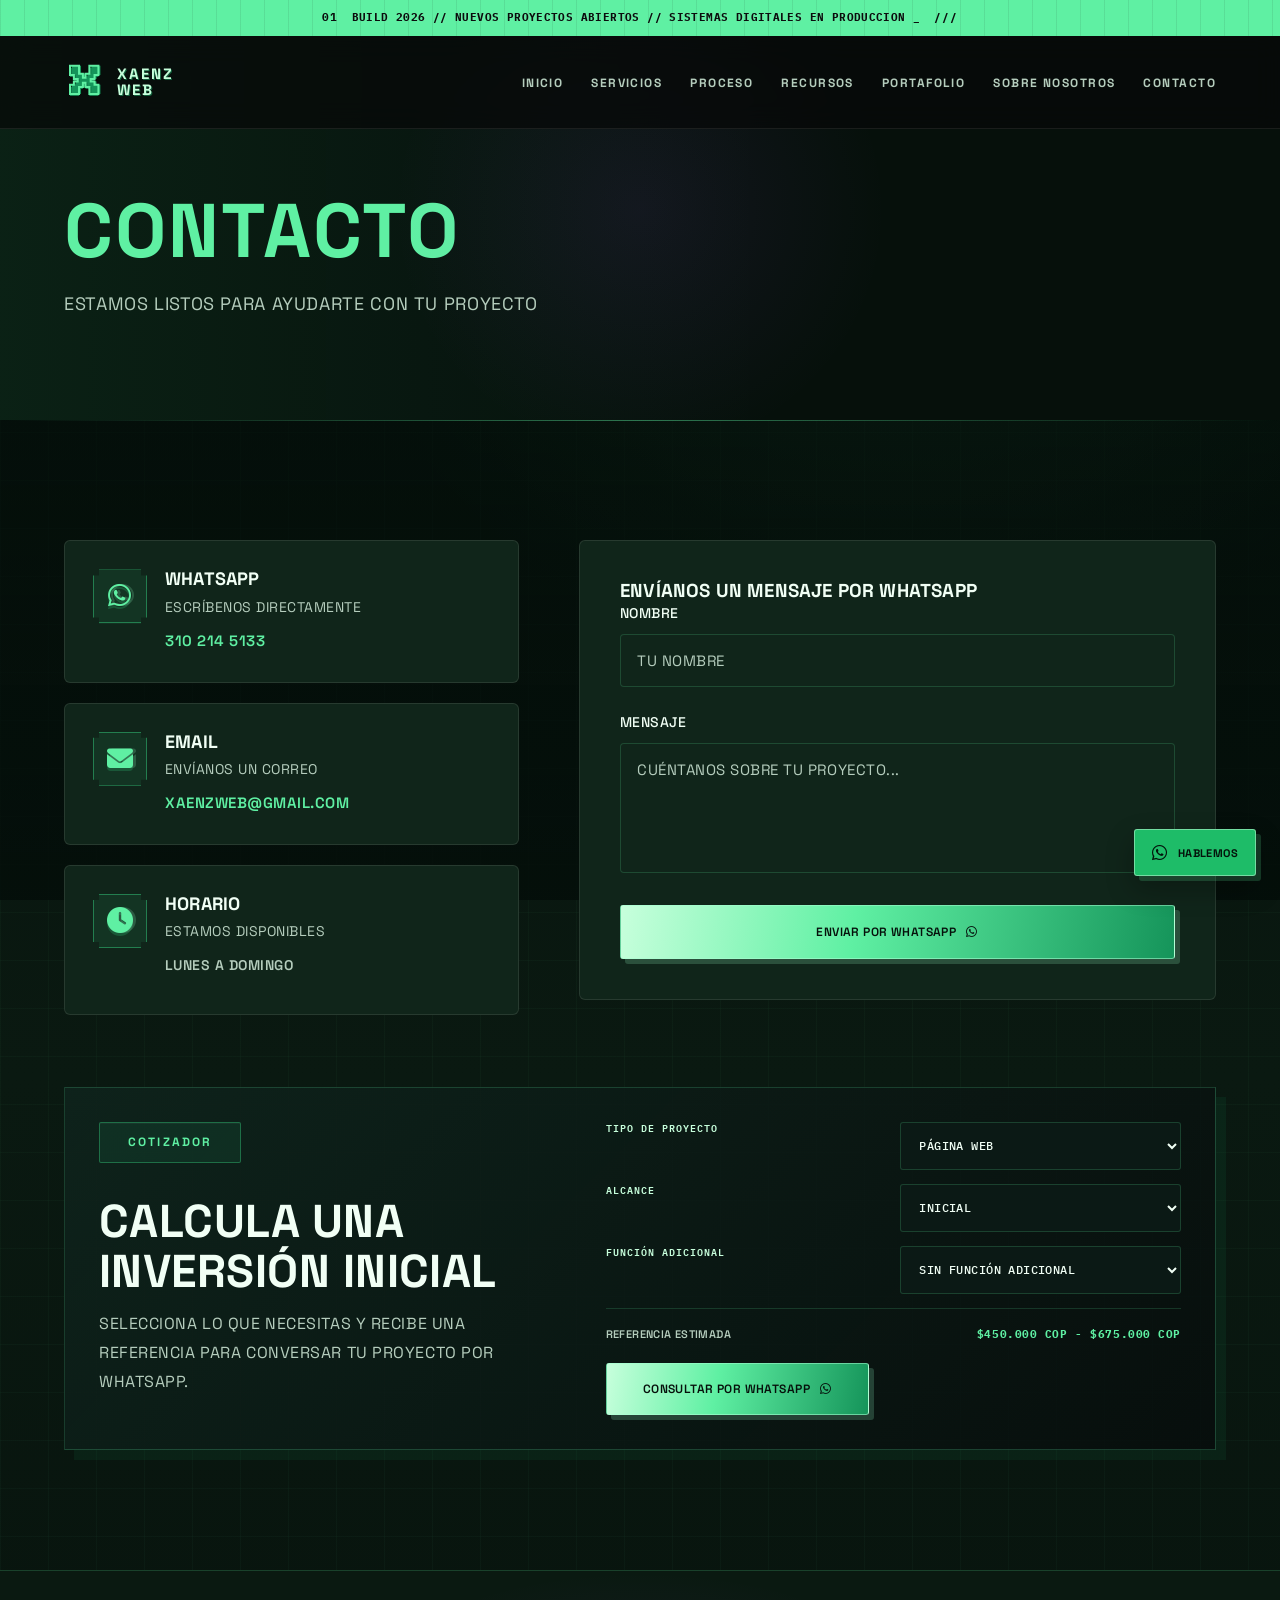
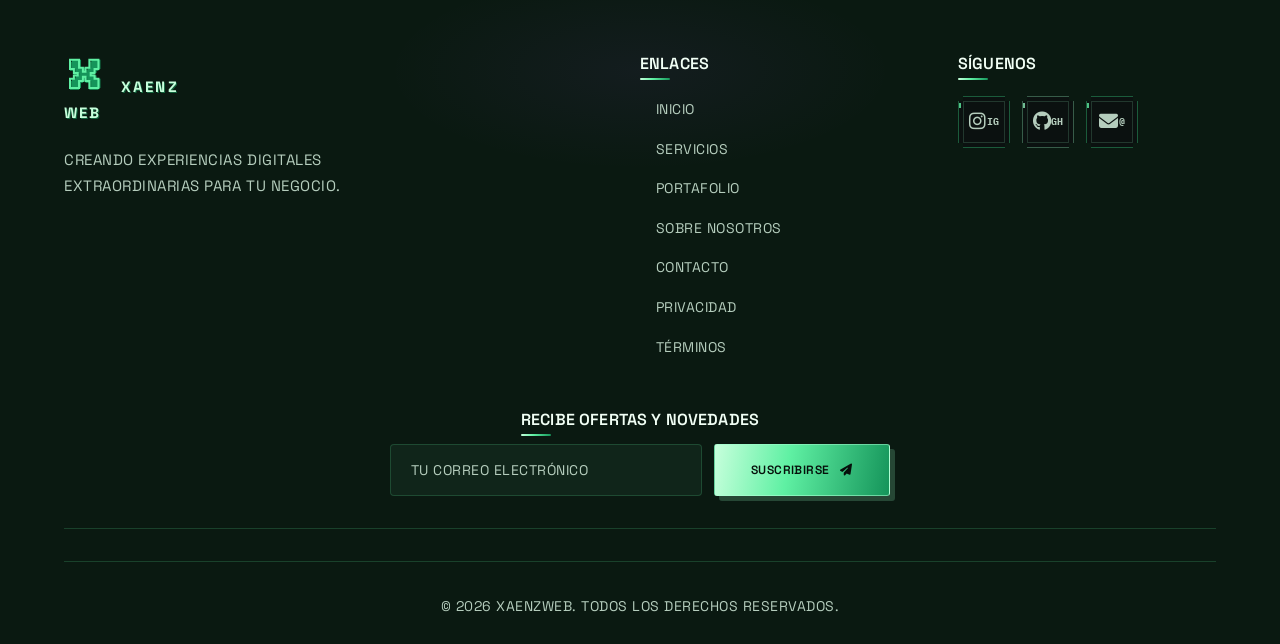
==== commit 527d1dae: "Add files via upload" ====
--- a/contacto.html
+++ b/contacto.html
@@ -10,7 +10,8 @@
     <meta property="og:title" content="Contacto - Xaenz Digital">
     <meta property="og:description" content="Contáctanos para tu proyecto web">
     <meta property="og:type" content="website">
-    <link rel="icon" type="image/png" href="marca.png">
+    <meta property="og:image" content="logoXaenzWeb.png">
+    <link rel="icon" type="image/png" href="logoXaenzWeb.png">
     <link rel="preconnect" href="https://fonts.googleapis.com">
     <link rel="preconnect" href="https://fonts.gstatic.com" crossorigin>
     <link href="https://fonts.googleapis.com/css2?family=IBM+Plex+Mono:wght@500;600&family=Press+Start+2P&family=Inter:wght@400;500;600;700;800&family=Space+Grotesk:wght@500;600;700&display=swap" rel="stylesheet">
@@ -22,16 +23,19 @@
     <!-- Header -->
     <header class="header scrolled" id="header">
         <nav class="navbar">
-            <a href="index.html" class="logo">
+            <a href="index.html" class="logo" aria-label="XaenzWeb, inicio">
+                <img src="logoXaenzWeb.png" alt="XaenzWeb">
             </a>
             <ul class="nav-menu" id="nav-menu">
                 <li><a href="index.html" class="nav-link">Inicio</a></li>
                 <li><a href="servicios.html" class="nav-link">Servicios</a></li>
+                <li><a href="index.html#proceso" class="nav-link">Proceso</a></li>
+                <li><a href="recursos.html" class="nav-link">Recursos</a></li>
                 <li><a href="portafolio.html" class="nav-link">Portafolio</a></li>
                 <li><a href="nosotros.html" class="nav-link">Sobre nosotros</a></li>
                 <li><a href="contacto.html" class="nav-link active">Contacto</a></li>
             </ul>
-            <div class="hamburger" id="hamburger">
+            <div class="hamburger" id="hamburger" role="button" tabindex="0" aria-label="Abrir menú" aria-expanded="false" aria-controls="nav-menu">
                 <span class="bar"></span>
                 <span class="bar"></span>
                 <span class="bar"></span>
@@ -57,7 +61,7 @@
                         <div>
                             <h3>WhatsApp</h3>
                             <p>Escríbenos directamente</p>
-                            <a href="https://wa.me/573102145133" target="_blank" class="contact-link">310 214 5133</a>
+                            <a href="https://wa.me/573102145133" target="_blank" rel="noopener noreferrer" class="contact-link">310 214 5133</a>
                         </div>
                     </div>
                     <div class="contact-card">
@@ -93,6 +97,43 @@
                     </button>
                 </form>
             </div>
+            <div class="quote-tool" id="cotizador">
+                <div class="quote-intro">
+                    <span class="section-tag">Cotizador</span>
+                    <h2>Calcula una inversión inicial</h2>
+                    <p>Selecciona lo que necesitas y recibe una referencia para conversar tu proyecto por WhatsApp.</p>
+                </div>
+                <form class="quote-form" id="quote-form">
+                    <label for="quote-type">Tipo de proyecto</label>
+                    <select id="quote-type">
+                        <option value="web" data-base="450000">Página web</option>
+                        <option value="store" data-base="850000">Tienda online</option>
+                        <option value="software" data-base="1400000">Software a medida</option>
+                        <option value="turns" data-base="1800000">Sistema de turnos</option>
+                    </select>
+                    <label for="quote-size">Alcance</label>
+                    <select id="quote-size">
+                        <option value="small" data-extra="0">Inicial</option>
+                        <option value="medium" data-extra="250000">Profesional</option>
+                        <option value="large" data-extra="600000">Avanzado</option>
+                    </select>
+                    <label for="quote-feature">Función adicional</label>
+                    <select id="quote-feature">
+                        <option value="none" data-extra="0">Sin función adicional</option>
+                        <option value="whatsapp" data-extra="100000">Integración con WhatsApp</option>
+                        <option value="admin" data-extra="350000">Panel de administración</option>
+                        <option value="payments" data-extra="450000">Pagos o carrito</option>
+                    </select>
+                    <div class="quote-result" aria-live="polite">
+                        <span>Referencia estimada</span>
+                        <strong id="quote-total">$450.000 - $675.000 COP</strong>
+                    </div>
+                    <button type="submit" class="btn btn-primary">
+                        <span>Consultar por WhatsApp</span>
+                        <i class="fab fa-whatsapp" aria-hidden="true"></i>
+                    </button>
+                </form>
+            </div>
         </div>
     </section>
 
@@ -101,7 +142,8 @@
         <div class="container">
             <div class="footer-content">
                 <div class="footer-brand">
-                    <a href="index.html" class="logo">
+                    <a href="index.html" class="logo" aria-label="XaenzWeb, inicio">
+                        <img src="logoXaenzWeb.png" alt="XaenzWeb">
                     </a>
                     <p>Creando experiencias digitales extraordinarias para tu negocio.</p>
                 </div>
@@ -113,13 +155,15 @@
                         <li><a href="portafolio.html">Portafolio</a></li>
                         <li><a href="nosotros.html">Sobre nosotros</a></li>
                         <li><a href="contacto.html">Contacto</a></li>
+                        <li><a href="privacidad.html">Privacidad</a></li>
+                        <li><a href="terminos.html">Términos</a></li>
                     </ul>
                 </div>
                 <div class="footer-social">
                     <h4>Síguenos</h4>
                     <div class="social-links">
-                        <a href="https://www.instagram.com/webxaenz27?igsh=am1wd3poMzBpY3Nm" target="_blank" aria-label="Instagram"><i class="fa-brands fa-instagram" aria-hidden="true"></i><span class="social-fallback">IG</span></a>
-                        <a href="https://github.com/WWW-XAENZ" target="_blank" aria-label="GitHub"><i class="fa-brands fa-github" aria-hidden="true"></i><span class="social-fallback">GH</span></a>
+                        <a href="https://www.instagram.com/webxaenz27?igsh=am1wd3poMzBpY3Nm" target="_blank" rel="noopener noreferrer" aria-label="Instagram"><i class="fa-brands fa-instagram" aria-hidden="true"></i><span class="social-fallback">IG</span></a>
+                        <a href="https://github.com/WWW-XAENZ" target="_blank" rel="noopener noreferrer" aria-label="GitHub"><i class="fa-brands fa-github" aria-hidden="true"></i><span class="social-fallback">GH</span></a>
                         <a href="contacto.html" aria-label="Contacto"><i class="fa-solid fa-envelope" aria-hidden="true"></i><span class="social-fallback">@</span></a>
                     </div>
                 </div>
@@ -140,24 +184,9 @@
         </div>
     </footer>
 
+    <a class="whatsapp-float" href="https://wa.me/573102145133?text=Hola%20XaenzWeb,%20quiero%20cotizar%20un%20proyecto" target="_blank" rel="noopener noreferrer" aria-label="Contactar por WhatsApp">
+        <i class="fab fa-whatsapp" aria-hidden="true"></i><span>Hablemos</span>
+    </a>
     <script src="script.js"></script>
-    <script>
-        // Script específico para el formulario de contacto
-        document.getElementById('contact-form').addEventListener('submit', function(e) {
-            e.preventDefault();
-            
-            const name = document.getElementById('name').value;
-            const message = document.getElementById('message').value;
-            
-            // Construir el mensaje completo
-            const fullMessage = `Hola, soy ${name}. ${message}`;
-            
-            // Codificar para URL
-            const encodedMessage = encodeURIComponent(fullMessage);
-            
-            // Redirigir a WhatsApp
-            window.open(`https://wa.me/573102145133?text=${encodedMessage}`, '_blank');
-        });
-    </script>
 </body>
 </html>
--- a/styles.css
+++ b/styles.css
@@ -406,6 +406,11 @@
     z-index: 1001;
 }
 
+.hamburger:focus-visible {
+    outline: 2px solid var(--primary);
+    outline-offset: 6px;
+}
+
 .bar {
     width: 28px;
     height: 2px;
@@ -2357,10 +2362,215 @@
 }
 
 @media (prefers-reduced-motion: reduce) {
+    html {
+        scroll-behavior: auto;
+    }
+
     .code-lines span,
     .hero::after,
     .services::after,
     .portfolio::after {
+        animation: none;
+    }
+
+    *,
+    *::before,
+    *::after {
+        transition-duration: 0.01ms !important;
+        animation-duration: 0.01ms !important;
+        animation-iteration-count: 1 !important;
+    }
+}
+
+.portfolio {
+    isolation: isolate;
+    background:
+        linear-gradient(180deg, rgba(5, 11, 10, 0.2), rgba(5, 11, 10, 0.72)),
+        radial-gradient(circle at 12% 28%, rgba(95, 240, 163, 0.08), transparent 28%);
+}
+
+.portfolio::after {
+    content: 'SELECTED BUILDS // 2026';
+    position: absolute;
+    top: 72px;
+    right: max(24px, calc((100vw - 1152px) / 2));
+    color: rgba(199, 255, 220, 0.34);
+    font: 600 10px/1 'IBM Plex Mono', monospace;
+    letter-spacing: 0.16em;
+    writing-mode: vertical-rl;
+    pointer-events: none;
+}
+
+.portfolio-filters {
+    position: relative;
+    padding: 10px;
+    border: 1px solid rgba(95, 240, 163, 0.14);
+    background: rgba(7, 17, 15, 0.62);
+    box-shadow: 0 16px 40px rgba(0, 0, 0, 0.18), inset 0 1px 0 rgba(255, 255, 255, 0.04);
+}
+
+.filter-btn {
+    border-radius: 3px;
+    min-height: 42px;
+    letter-spacing: 0.09em;
+    position: relative;
+}
+
+.filter-btn.active::before {
+    content: '';
+    position: absolute;
+    left: 9px;
+    top: 8px;
+    width: 4px;
+    height: 4px;
+    background: var(--primary);
+    box-shadow: 0 0 10px var(--primary);
+}
+
+.portfolio-grid {
+    gap: 22px;
+}
+
+.portfolio-card {
+    border-radius: 4px;
+    background: linear-gradient(145deg, rgba(15, 29, 25, 0.96), rgba(7, 14, 13, 0.96));
+    box-shadow: 8px 8px 0 rgba(21, 148, 90, 0.08), inset 0 1px 0 rgba(255, 255, 255, 0.06);
+    transition: transform 0.45s cubic-bezier(0.2, 0.8, 0.2, 1), border-color 0.35s ease, box-shadow 0.35s ease, opacity 0.3s ease;
+}
+
+.portfolio-card:nth-child(2) { transition-delay: 80ms; }
+.portfolio-card:nth-child(3) { transition-delay: 160ms; }
+.portfolio-card:nth-child(4) { transition-delay: 240ms; }
+
+.portfolio-card:hover {
+    transform: translate(-4px, -10px);
+    border-color: rgba(95, 240, 163, 0.42);
+    box-shadow: 12px 14px 0 rgba(21, 148, 90, 0.14), 0 26px 50px rgba(0, 0, 0, 0.34);
+}
+
+.portfolio-image {
+    aspect-ratio: 16 / 10;
+    background: #07110f;
+    border-bottom-color: rgba(95, 240, 163, 0.28);
+}
+
+.portfolio-image img {
+    filter: saturate(0.82) contrast(1.04);
+    transform: scale(1.015);
+    transition: transform 0.8s cubic-bezier(0.2, 0.8, 0.2, 1), filter 0.5s ease;
+}
+
+.portfolio-card:hover .portfolio-image img {
+    filter: saturate(1.16) contrast(1.08);
+    transform: scale(1.1) rotate(0.5deg);
+}
+
+.portfolio-image::after {
+    background:
+        linear-gradient(115deg, transparent 18%, rgba(199, 255, 220, 0.18) 42%, transparent 58%),
+        repeating-linear-gradient(0deg, rgba(95, 240, 163, 0.08) 0 1px, transparent 1px 5px),
+        radial-gradient(circle at 50% 50%, rgba(95, 240, 163, 0.2), transparent 68%);
+    mix-blend-mode: screen;
+    opacity: 0;
+}
+
+.portfolio-card:hover .portfolio-image::after {
+    opacity: 1;
+    animation: portfolioScan 1.4s linear infinite;
+}
+
+.portfolio-overlay {
+    padding: 16px;
+    background: linear-gradient(180deg, rgba(5, 11, 10, 0.08), rgba(5, 11, 10, 0.82));
+}
+
+.portfolio-overlay .project-type {
+    border-radius: 2px;
+    padding: 8px 11px;
+    color: #06100b;
+    font-family: 'IBM Plex Mono', monospace;
+    font-size: 10px;
+    letter-spacing: 0.1em;
+}
+
+.portfolio-info {
+    min-height: 214px;
+    padding: 24px 24px 22px;
+}
+
+.portfolio-info h3 {
+    font-size: 20px;
+    letter-spacing: 0.04em;
+}
+
+.portfolio-info p {
+    min-height: 66px;
+    color: #a9c1b8;
+}
+
+.btn-project {
+    position: relative;
+    padding-bottom: 5px;
+    color: var(--primary);
+}
+
+.btn-project::after {
+    content: '';
+    position: absolute;
+    right: 0;
+    bottom: 0;
+    left: 0;
+    height: 1px;
+    background: var(--primary);
+    transform: scaleX(0.28);
+    transform-origin: left;
+    transition: transform 0.35s ease;
+}
+
+.btn-project:hover::after {
+    transform: scaleX(1);
+}
+
+.btn-project-disabled {
+    color: var(--muted);
+    cursor: not-allowed;
+    opacity: 0.78;
+}
+
+.btn-project-disabled::after {
+    display: none;
+}
+
+@keyframes portfolioScan {
+    from { background-position: 0 -20px, 0 0, 50% 50%; }
+    to { background-position: 100% 20px, 0 18px, 50% 50%; }
+}
+
+@media (max-width: 700px) {
+    .portfolio::after {
+        display: none;
+    }
+
+    .portfolio-filters {
+        justify-content: stretch;
+    }
+
+    .filter-btn {
+        flex: 1 1 42%;
+        padding-inline: 10px;
+    }
+
+    .portfolio-info {
+        min-height: 0;
+    }
+
+    .portfolio-info p {
+        min-height: 0;
+    }
+}
+
+@media (prefers-reduced-motion: reduce) {
+    .portfolio-card:hover .portfolio-image::after {
         animation: none;
     }
 }
@@ -2810,7 +3020,7 @@
 }
 
 .logo img {
-    display: block;
+    display: none;
     width: 116px;
     height: auto;
     max-width: none;
@@ -2826,15 +3036,10 @@
     width: 44px;
     height: 44px;
     margin-right: 9px;
-    background: transparent;
-    border: 0;
-    box-shadow: none;
     color: transparent;
     font: 700 31px/1 'Press Start 2P', monospace;
     -webkit-text-stroke: 2px var(--primary);
     text-shadow: 2px 0 0 var(--primary-dark), 0 2px 0 rgba(21, 148, 90, 0.8);
-    filter: none;
-    animation: logoGlitch 4.5s steps(2, end) infinite;
     transition: transform 0.3s steps(3, end), filter 0.3s ease;
 }
 
@@ -2863,8 +3068,12 @@
     filter: brightness(1.12);
 }
 
-.logo:hover::after {
-    color: var(--primary);
+.logo.logo-loading::before {
+    animation: logoGlitch 1.25s steps(2, end) 1;
+}
+
+.logo.logo-loading::after {
+    animation: logoTextGlitch 1.25s steps(2, end) 1;
 }
 
 .logo:hover {
@@ -2892,6 +3101,27 @@
     80% {
         transform: translate(2px, -2px);
         clip-path: inset(58% 0 8% 0);
+    }
+}
+
+@keyframes logoTextGlitch {
+    0%, 100% {
+        transform: translate(0, 0);
+        opacity: 1;
+    }
+    25% {
+        transform: translate(3px, 0);
+        color: var(--secondary);
+        opacity: 0.75;
+    }
+    50% {
+        transform: translate(-2px, 0);
+        color: var(--primary);
+        opacity: 1;
+    }
+    75% {
+        transform: translate(1px, 0);
+        opacity: 0.8;
     }
 }
 
@@ -3088,6 +3318,733 @@
     color: var(--primary);
 }
 
+.portfolio-card {
+    border-radius: 4px;
+    background: linear-gradient(145deg, rgba(15, 29, 25, 0.96), rgba(7, 14, 13, 0.96));
+    box-shadow: 8px 8px 0 rgba(21, 148, 90, 0.08), inset 0 1px 0 rgba(255, 255, 255, 0.06);
+}
+
+.portfolio-card:hover {
+    transform: translate(-4px, -10px);
+    border-color: rgba(95, 240, 163, 0.42);
+    box-shadow: 12px 14px 0 rgba(21, 148, 90, 0.14), 0 26px 50px rgba(0, 0, 0, 0.34);
+}
+
+.portfolio-info {
+    min-height: 214px;
+    padding: 24px 24px 22px;
+}
+
+.portfolio-info p {
+    min-height: 66px;
+    color: #a9c1b8;
+}
+
+.portfolio-image img {
+    filter: saturate(0.82) contrast(1.04);
+    transform: scale(1.015);
+}
+
+.portfolio-card:hover .portfolio-image img {
+    filter: saturate(1.16) contrast(1.08);
+    transform: scale(1.1) rotate(0.5deg);
+}
+
+.portfolio-card:nth-child(1) .portfolio-image {
+    background:
+        radial-gradient(circle at 50% 48%, rgba(255, 139, 25, 0.18), transparent 38%),
+        linear-gradient(135deg, #101b19, #07100e);
+}
+
+.portfolio-card:nth-child(1) .portfolio-image img,
+.portfolio-card:nth-child(2) .portfolio-image img {
+    object-fit: contain;
+    transform: scale(0.72);
+    filter: drop-shadow(0 18px 20px rgba(0, 0, 0, 0.28));
+}
+
+.portfolio-card:nth-child(2) .portfolio-image {
+    background:
+        radial-gradient(circle at 50% 50%, rgba(190, 157, 198, 0.18), transparent 42%),
+        linear-gradient(135deg, #e8e4e8, #c9c4cc);
+}
+
+.portfolio-card:nth-child(2) .portfolio-image img {
+    transform: scale(0.78);
+    filter: drop-shadow(0 16px 18px rgba(55, 35, 60, 0.2));
+}
+
+.portfolio-card:nth-child(1):hover .portfolio-image img,
+.portfolio-card:nth-child(2):hover .portfolio-image img {
+    transform: scale(0.84);
+}
+
+.portfolio-card:nth-child(2):hover .portfolio-image img {
+    transform: scale(0.88);
+}
+
+.portfolio-card:nth-child(3) .portfolio-image {
+    background:
+        radial-gradient(circle at 50% 50%, rgba(199, 161, 83, 0.18), transparent 44%),
+        linear-gradient(135deg, #403633, #241f1e);
+}
+
+.portfolio-card:nth-child(3) .portfolio-image img {
+    width: 91%;
+    height: 86%;
+    object-fit: contain;
+    transform: scale(0.96);
+    filter: saturate(0.9) contrast(1.03) drop-shadow(0 14px 18px rgba(0, 0, 0, 0.26));
+}
+
+.portfolio-card:nth-child(3):hover .portfolio-image img {
+    transform: scale(1.01);
+    filter: saturate(1.04) contrast(1.05) drop-shadow(0 18px 22px rgba(0, 0, 0, 0.3));
+}
+
+.portfolio-card:nth-child(4) .portfolio-image {
+    background:
+        radial-gradient(circle at 50% 50%, rgba(132, 216, 255, 0.2), transparent 44%),
+        linear-gradient(135deg, #102b31, #0b171a);
+}
+
+.portfolio-card:nth-child(4) .portfolio-image img {
+    width: 88%;
+    height: 82%;
+    object-fit: contain;
+    transform: scale(0.94);
+    filter: saturate(0.92) contrast(1.04) drop-shadow(0 14px 18px rgba(0, 0, 0, 0.3));
+}
+
+.portfolio-card:nth-child(4) .portfolio-image::before,
+.portfolio-card:nth-child(5) .portfolio-image::before {
+    content: 'SI3 / PREVIEW';
+}
+
+.protected-preview {
+    user-select: none;
+    -webkit-user-drag: none;
+    -webkit-touch-callout: none;
+    cursor: default;
+}
+
+.portfolio-card:nth-child(4):hover .portfolio-image img {
+    transform: scale(0.99);
+    filter: saturate(1.08) contrast(1.06) drop-shadow(0 18px 22px rgba(0, 0, 0, 0.34));
+}
+
+.portfolio-card:nth-child(5) .portfolio-image {
+    background:
+        radial-gradient(circle at 50% 50%, rgba(95, 240, 163, 0.2), transparent 44%),
+        linear-gradient(135deg, #102f2a, #0a1718);
+}
+
+.portfolio-card:nth-child(5) .portfolio-image img {
+    width: 88%;
+    height: 82%;
+    object-fit: contain;
+    transform: scale(0.92);
+    filter: saturate(0.9) contrast(1.04) drop-shadow(0 14px 18px rgba(0, 0, 0, 0.32));
+}
+
+.portfolio-card:nth-child(5):hover .portfolio-image img {
+    transform: scale(0.97);
+    filter: saturate(1.08) contrast(1.06) drop-shadow(0 18px 22px rgba(0, 0, 0, 0.36));
+}
+
+.workflow {
+    padding: 120px 0;
+    position: relative;
+    background: linear-gradient(180deg, rgba(8, 17, 15, 0.1), rgba(8, 17, 15, 0.72));
+}
+
+.workflow-grid {
+    display: grid;
+    grid-template-columns: repeat(4, 1fr);
+    gap: 16px;
+}
+
+.workflow-step {
+    min-height: 238px;
+    padding: 26px 22px;
+    position: relative;
+    overflow: hidden;
+    border: 1px solid rgba(95, 240, 163, 0.16);
+    background: linear-gradient(145deg, rgba(15, 29, 25, 0.9), rgba(7, 14, 13, 0.78));
+    box-shadow: inset 0 1px 0 rgba(255, 255, 255, 0.04);
+}
+
+.workflow-step::after {
+    content: '';
+    position: absolute;
+    right: -30px;
+    bottom: -42px;
+    width: 130px;
+    height: 130px;
+    border: 1px solid rgba(95, 240, 163, 0.2);
+    transform: rotate(45deg);
+}
+
+.workflow-number {
+    color: var(--primary);
+    font: 600 11px/1 'IBM Plex Mono', monospace;
+    letter-spacing: 0.14em;
+}
+
+.workflow-step i {
+    display: block;
+    margin: 34px 0 22px;
+    color: var(--primary-light);
+    font-size: 25px;
+}
+
+.workflow-step h3 {
+    margin-bottom: 10px;
+    font-size: 19px;
+}
+
+.workflow-step p {
+    color: var(--light-secondary);
+    font: 12px/1.7 'IBM Plex Mono', monospace;
+}
+
+.quote-tool {
+    display: grid;
+    grid-template-columns: 0.9fr 1.1fr;
+    gap: 36px;
+    margin-top: 72px;
+    padding: 34px;
+    border: 1px solid rgba(95, 240, 163, 0.2);
+    background: linear-gradient(135deg, rgba(15, 35, 28, 0.92), rgba(7, 14, 13, 0.88));
+    box-shadow: 10px 10px 0 rgba(21, 148, 90, 0.1);
+}
+
+.quote-intro h2 {
+    max-width: 420px;
+    margin: 14px 0;
+    font-size: clamp(28px, 4vw, 46px);
+}
+
+.quote-intro p {
+    max-width: 430px;
+    color: var(--light-secondary);
+}
+
+.quote-form {
+    display: grid;
+    grid-template-columns: repeat(2, 1fr);
+    gap: 14px;
+    align-content: center;
+}
+
+.quote-form label {
+    color: var(--primary-light);
+    font: 600 10px/1 'IBM Plex Mono', monospace;
+    letter-spacing: 0.1em;
+}
+
+.quote-form select {
+    width: 100%;
+    min-height: 48px;
+    padding: 0 14px;
+    border: 1px solid rgba(95, 240, 163, 0.18);
+    border-radius: 3px;
+    background: #0b1915;
+    color: var(--light);
+    font: 500 12px 'IBM Plex Mono', monospace;
+    text-transform: uppercase;
+}
+
+.quote-result {
+    grid-column: 1 / -1;
+    display: flex;
+    justify-content: space-between;
+    align-items: center;
+    gap: 16px;
+    padding: 18px 0 8px;
+    border-top: 1px solid rgba(95, 240, 163, 0.16);
+    color: var(--light-secondary);
+    font: 600 11px 'IBM Plex Mono', monospace;
+}
+
+.quote-result strong {
+    color: var(--primary);
+    text-align: right;
+}
+
+.quote-form .btn {
+    grid-column: 1 / -1;
+    justify-self: start;
+}
+
+.whatsapp-float {
+    position: fixed;
+    right: 24px;
+    bottom: 24px;
+    z-index: 900;
+    display: inline-flex;
+    align-items: center;
+    gap: 10px;
+    padding: 14px 17px;
+    border: 1px solid rgba(199, 255, 220, 0.5);
+    border-radius: 3px;
+    background: #1ebc68;
+    color: #04130b;
+    box-shadow: 5px 5px 0 rgba(95, 240, 163, 0.18), 0 12px 28px rgba(0, 0, 0, 0.3);
+    font: 700 11px 'IBM Plex Mono', monospace;
+    letter-spacing: 0.08em;
+    transition: var(--transition);
+}
+
+.whatsapp-float:hover {
+    transform: translate(-3px, -3px);
+    background: var(--primary-light);
+    box-shadow: 8px 8px 0 rgba(95, 240, 163, 0.2), 0 16px 32px rgba(0, 0, 0, 0.32);
+}
+
+.whatsapp-float i {
+    font-size: 17px;
+}
+
+.resources-list {
+    padding: 100px 0 140px;
+}
+
+.resource-grid {
+    display: grid;
+    grid-template-columns: repeat(3, 1fr);
+    gap: 18px;
+}
+
+.resource-card {
+    min-height: 350px;
+    padding: 28px 24px;
+    border: 1px solid rgba(95, 240, 163, 0.16);
+    background: linear-gradient(145deg, rgba(15, 29, 25, 0.92), rgba(7, 14, 13, 0.82));
+    box-shadow: 7px 7px 0 rgba(21, 148, 90, 0.08);
+    transition: var(--transition);
+}
+
+.resource-card:hover {
+    transform: translateY(-7px);
+    border-color: var(--primary);
+    box-shadow: 10px 12px 0 rgba(21, 148, 90, 0.13);
+}
+
+.resource-index {
+    display: block;
+    color: var(--primary);
+    font: 600 10px 'IBM Plex Mono', monospace;
+    letter-spacing: 0.12em;
+}
+
+.resource-card > i {
+    display: block;
+    margin: 44px 0 24px;
+    color: var(--primary-light);
+    font-size: 27px;
+}
+
+.resource-card h2 {
+    margin-bottom: 14px;
+    font-size: 23px;
+}
+
+.resource-card p {
+    margin-bottom: 22px;
+    color: var(--light-secondary);
+    font-size: 13px;
+    line-height: 1.75;
+}
+
+.gallery-trigger,
+.portfolio-image img {
+    cursor: zoom-in;
+}
+
+.gallery-modal {
+    position: fixed;
+    inset: 0;
+    z-index: 12000;
+    display: grid;
+    place-items: center;
+    padding: 40px;
+    background: rgba(3, 9, 7, 0.92);
+    opacity: 0;
+    pointer-events: none;
+    transition: opacity 0.25s ease;
+}
+
+.gallery-modal.is-open {
+    opacity: 1;
+    pointer-events: auto;
+}
+
+.gallery-modal figure {
+    max-width: min(1000px, 92vw);
+    max-height: 88vh;
+    margin: 0;
+    text-align: center;
+}
+
+.gallery-modal figure img {
+    max-width: 100%;
+    max-height: 78vh;
+    object-fit: contain;
+    border: 1px solid rgba(95, 240, 163, 0.35);
+    box-shadow: 0 0 50px rgba(95, 240, 163, 0.13);
+}
+
+.gallery-modal figcaption {
+    margin-top: 12px;
+    color: var(--light-secondary);
+    font: 11px 'IBM Plex Mono', monospace;
+}
+
+.gallery-close {
+    position: absolute;
+    top: 24px;
+    right: 24px;
+    width: 42px;
+    height: 42px;
+    border: 1px solid var(--primary);
+    background: transparent;
+    color: var(--primary);
+    cursor: pointer;
+}
+
+.page-loader {
+    position: fixed;
+    inset: 0;
+    z-index: 20000;
+    display: grid;
+    place-content: center;
+    gap: 14px;
+    padding: 24px;
+    background: #050b0a;
+    color: var(--primary);
+    font-family: 'IBM Plex Mono', monospace;
+    transition: opacity 0.35s ease, visibility 0.35s ease;
+}
+
+.page-loader.is-hidden {
+    opacity: 0;
+    visibility: hidden;
+}
+
+.loader-brand {
+    position: relative;
+    display: grid;
+    place-items: center;
+    min-height: 86px;
+    overflow: hidden;
+}
+
+.loader-brand img {
+    width: min(220px, 58vw);
+    height: auto;
+    filter: drop-shadow(0 0 14px rgba(95, 240, 163, 0.52));
+    animation: loaderGlitch 0.72s steps(2, end) infinite;
+}
+
+.loader-scan {
+    position: absolute;
+    left: 12%;
+    width: 76%;
+    height: 2px;
+    background: var(--primary-light);
+    box-shadow: 0 0 14px var(--primary);
+    animation: loaderScan 1s linear infinite;
+}
+
+.loader-status {
+    color: var(--light-secondary);
+    font-size: 10px;
+    letter-spacing: 0.1em;
+}
+
+.loader-status b {
+    color: var(--primary);
+}
+
+.loader-bar {
+    width: min(320px, 70vw);
+    height: 3px;
+    background: rgba(95, 240, 163, 0.14);
+}
+
+.loader-bar span {
+    display: block;
+    width: 0;
+    height: 100%;
+    background: var(--primary);
+    animation: loaderProgress 0.65s ease-out forwards;
+}
+
+.legal-page {
+    min-height: 100vh;
+    padding: 170px 0 120px;
+}
+
+.legal-page .container {
+    max-width: 820px;
+}
+
+.legal-page h1 {
+    margin: 22px 0 34px;
+    font-size: clamp(38px, 6vw, 68px);
+}
+
+.legal-page h2 {
+    margin: 36px 0 12px;
+    color: var(--primary);
+    font-size: 22px;
+}
+
+.legal-page p {
+    color: var(--light-secondary);
+    font-size: 15px;
+    line-height: 1.9;
+}
+
+.legal-page a {
+    color: var(--primary);
+}
+
+main > section:not(.hero),
+.resources-list,
+.legal-page {
+    content-visibility: auto;
+    contain-intrinsic-size: 720px;
+}
+
+@keyframes loaderProgress {
+    to { width: 100%; }
+}
+
+@keyframes loaderGlitch {
+    0%, 100% { transform: translate(0); filter: drop-shadow(0 0 14px rgba(95, 240, 163, 0.52)); clip-path: inset(0); }
+    20% { transform: translate(-3px, 1px) skew(3deg); filter: drop-shadow(3px 0 0 #8be8b5); }
+    42% { transform: translate(3px, -1px) skew(-3deg); clip-path: inset(12% 0 58% 0); }
+    65% { transform: translate(-1px, 2px); clip-path: inset(62% 0 8% 0); }
+    82% { transform: translate(2px, 0); filter: drop-shadow(-3px 0 0 #84d8ff); clip-path: inset(0); }
+}
+
+@keyframes loaderScan {
+    from { top: 10%; opacity: 0; }
+    20% { opacity: 1; }
+    to { top: 90%; opacity: 0; }
+}
+
+.project-detail {
+    min-height: 100vh;
+    padding: 170px 0 110px;
+}
+
+.back-link {
+    display: inline-flex;
+    align-items: center;
+    gap: 9px;
+    color: var(--primary);
+    font: 600 11px 'IBM Plex Mono', monospace;
+    letter-spacing: 0.08em;
+}
+
+.project-detail-header {
+    max-width: 820px;
+    margin: 46px 0 54px;
+}
+
+.project-detail-header h1 {
+    margin: 18px 0;
+    font-size: clamp(42px, 7vw, 86px);
+}
+
+.project-detail-header p {
+    max-width: 690px;
+    color: var(--light-secondary);
+    font-size: 18px;
+}
+
+.project-detail-layout {
+    display: grid;
+    grid-template-columns: 1.15fr 0.85fr;
+    gap: 42px;
+    align-items: stretch;
+}
+
+.project-detail-visual {
+    min-height: 420px;
+    display: grid;
+    place-items: center;
+    padding: 38px;
+    border: 1px solid rgba(95, 240, 163, 0.2);
+    background:
+        linear-gradient(rgba(95, 240, 163, 0.05) 1px, transparent 1px),
+        linear-gradient(90deg, rgba(95, 240, 163, 0.05) 1px, transparent 1px),
+        radial-gradient(circle, rgba(95, 240, 163, 0.16), transparent 64%),
+        #091914;
+    background-size: 24px 24px, 24px 24px, auto, auto;
+}
+
+.project-detail-visual img {
+    max-height: 360px;
+    object-fit: contain;
+    filter: drop-shadow(0 22px 28px rgba(0, 0, 0, 0.3));
+}
+
+.project-detail-copy {
+    padding: 12px 0;
+}
+
+.detail-block {
+    padding: 0 0 24px;
+    margin-bottom: 24px;
+    border-bottom: 1px solid rgba(95, 240, 163, 0.14);
+}
+
+.detail-label {
+    display: block;
+    margin-bottom: 11px;
+    color: var(--primary);
+    font: 600 10px 'IBM Plex Mono', monospace;
+    letter-spacing: 0.14em;
+    text-transform: uppercase;
+}
+
+.detail-block p,
+.detail-block li {
+    color: var(--light-secondary);
+    font-size: 14px;
+    line-height: 1.75;
+}
+
+.detail-block ul {
+    display: grid;
+    gap: 7px;
+}
+
+.detail-block li i {
+    width: 22px;
+    color: var(--primary);
+}
+
+@media (max-width: 800px) {
+    .project-detail-layout {
+        grid-template-columns: 1fr;
+    }
+
+    .project-detail-visual {
+        min-height: 280px;
+        padding: 24px;
+    }
+}
+
+.technology-strip {
+    display: flex;
+    justify-content: center;
+    gap: 10px;
+    flex-wrap: wrap;
+    margin-top: 28px;
+}
+
+.technology-strip span {
+    padding: 9px 12px;
+    border: 1px solid rgba(95, 240, 163, 0.14);
+    color: var(--light-secondary);
+    font: 600 10px/1 'IBM Plex Mono', monospace;
+    letter-spacing: 0.1em;
+}
+
+@media (max-width: 900px) {
+    .workflow-grid {
+        grid-template-columns: repeat(2, 1fr);
+    }
+}
+
+@media (max-width: 600px) {
+    .workflow-grid {
+        grid-template-columns: 1fr;
+    }
+
+    .quote-tool {
+        grid-template-columns: 1fr;
+        padding: 24px 18px;
+    }
+
+    .quote-form {
+        grid-template-columns: 1fr;
+    }
+
+    .quote-result {
+        align-items: flex-start;
+        flex-direction: column;
+    }
+
+    .quote-result strong {
+        text-align: left;
+    }
+
+    .whatsapp-float {
+        right: 16px;
+        bottom: 16px;
+        padding: 13px;
+    }
+
+    .whatsapp-float span {
+        display: none;
+    }
+
+    .resource-grid {
+        grid-template-columns: 1fr;
+    }
+}
+
+.portfolio-image {
+    background-color: #091914;
+    background-image:
+        linear-gradient(rgba(95, 240, 163, 0.06) 1px, transparent 1px),
+        linear-gradient(90deg, rgba(95, 240, 163, 0.06) 1px, transparent 1px),
+        radial-gradient(circle at 50% 45%, rgba(95, 240, 163, 0.2), transparent 62%);
+    background-size: 24px 24px, 24px 24px, auto;
+}
+
+.portfolio-card:nth-child(2) .portfolio-image {
+    background-image:
+        linear-gradient(rgba(139, 232, 181, 0.07) 1px, transparent 1px),
+        linear-gradient(90deg, rgba(139, 232, 181, 0.07) 1px, transparent 1px),
+        radial-gradient(circle at 50% 45%, rgba(139, 232, 181, 0.22), transparent 62%);
+}
+
+.portfolio-card:nth-child(3) .portfolio-image {
+    background-image:
+        linear-gradient(rgba(180, 255, 201, 0.07) 1px, transparent 1px),
+        linear-gradient(90deg, rgba(180, 255, 201, 0.07) 1px, transparent 1px),
+        radial-gradient(circle at 50% 45%, rgba(180, 255, 201, 0.2), transparent 62%);
+}
+
+.portfolio-card:nth-child(4) .portfolio-image {
+    background-image:
+        linear-gradient(rgba(132, 216, 255, 0.07) 1px, transparent 1px),
+        linear-gradient(90deg, rgba(132, 216, 255, 0.07) 1px, transparent 1px),
+        radial-gradient(circle at 50% 45%, rgba(132, 216, 255, 0.2), transparent 62%);
+}
+
+.portfolio-image img {
+    position: relative;
+    z-index: 1;
+}
+
+@media (max-width: 700px) {
+    .portfolio-info {
+        min-height: 0;
+    }
+
+    .portfolio-info p {
+        min-height: 0;
+    }
+}
+
 .service-card:hover .service-icon {
     background: var(--primary);
     box-shadow: 6px 6px 0 rgba(139, 232, 181, 0.2);
@@ -3202,7 +4159,8 @@
         animation: none;
     }
 
-    .logo::before {
+    .logo::before,
+    .logo::after {
         animation: none;
     }
 }
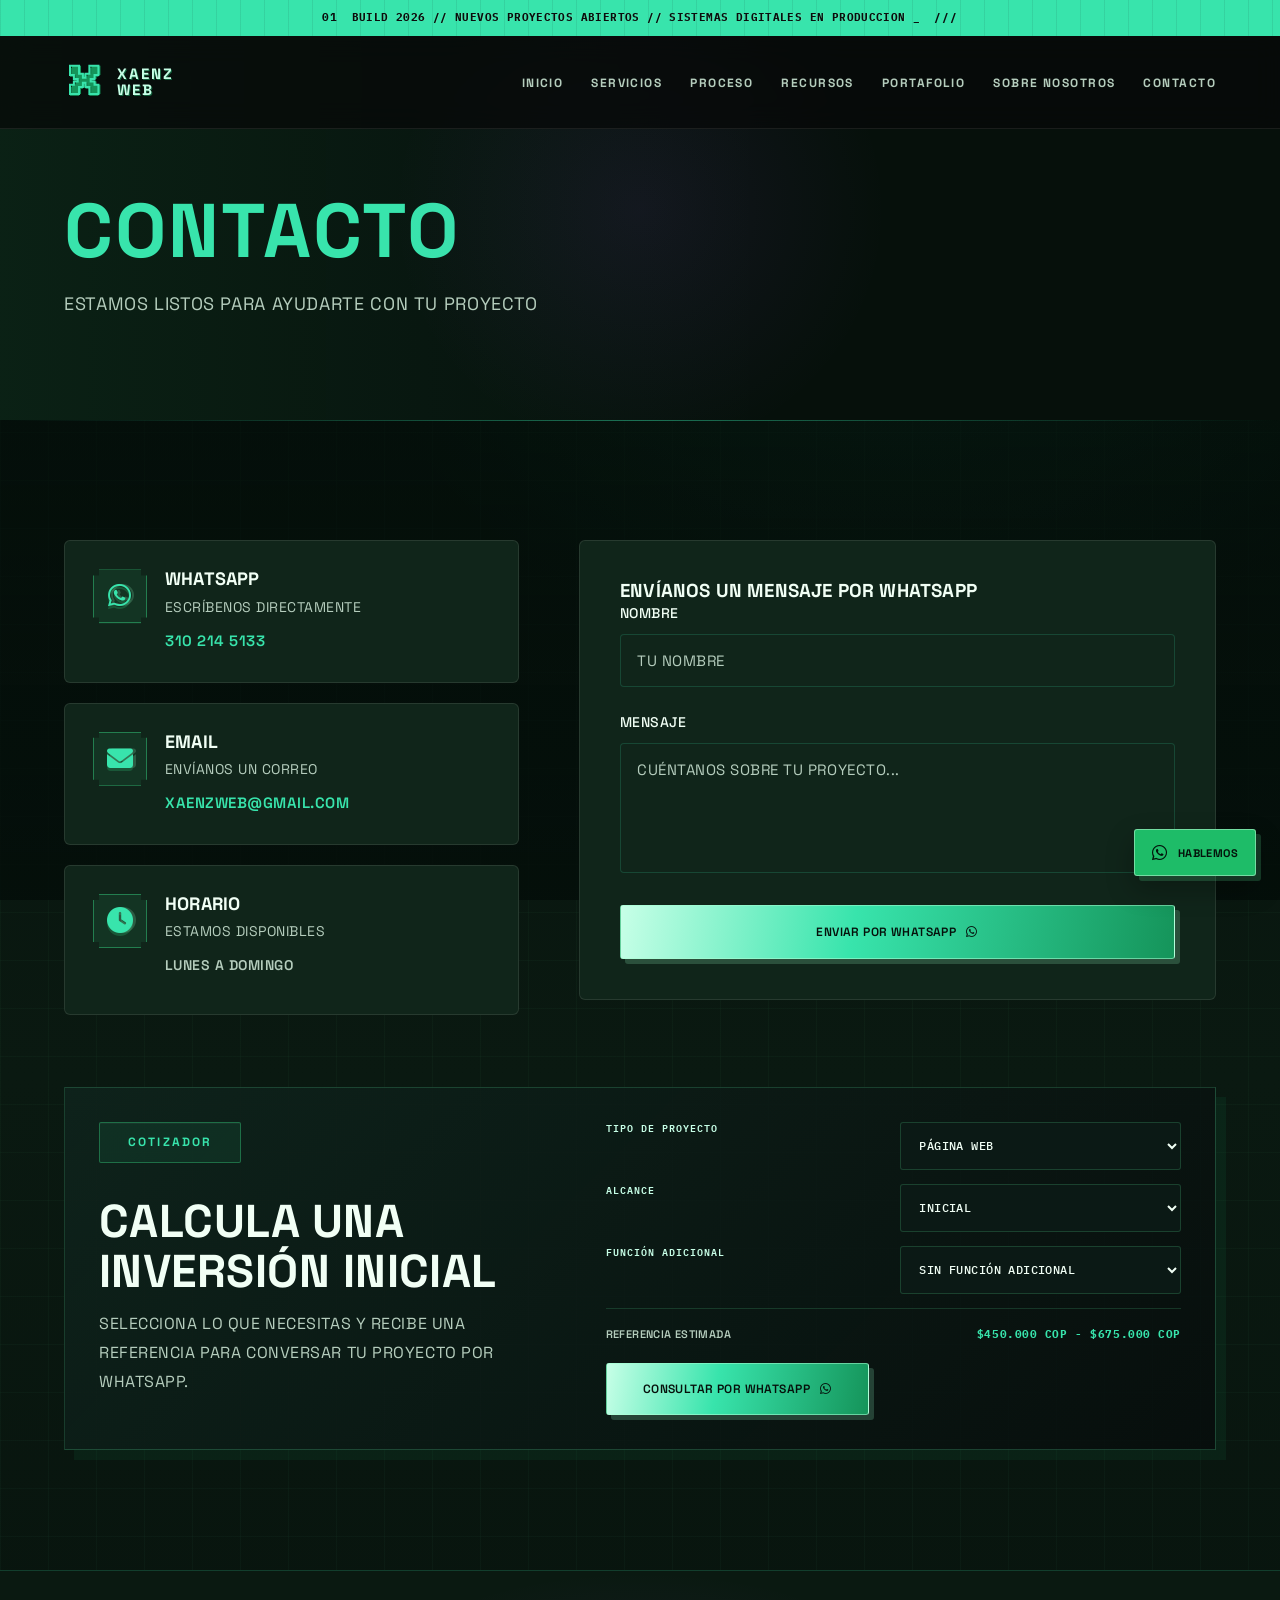
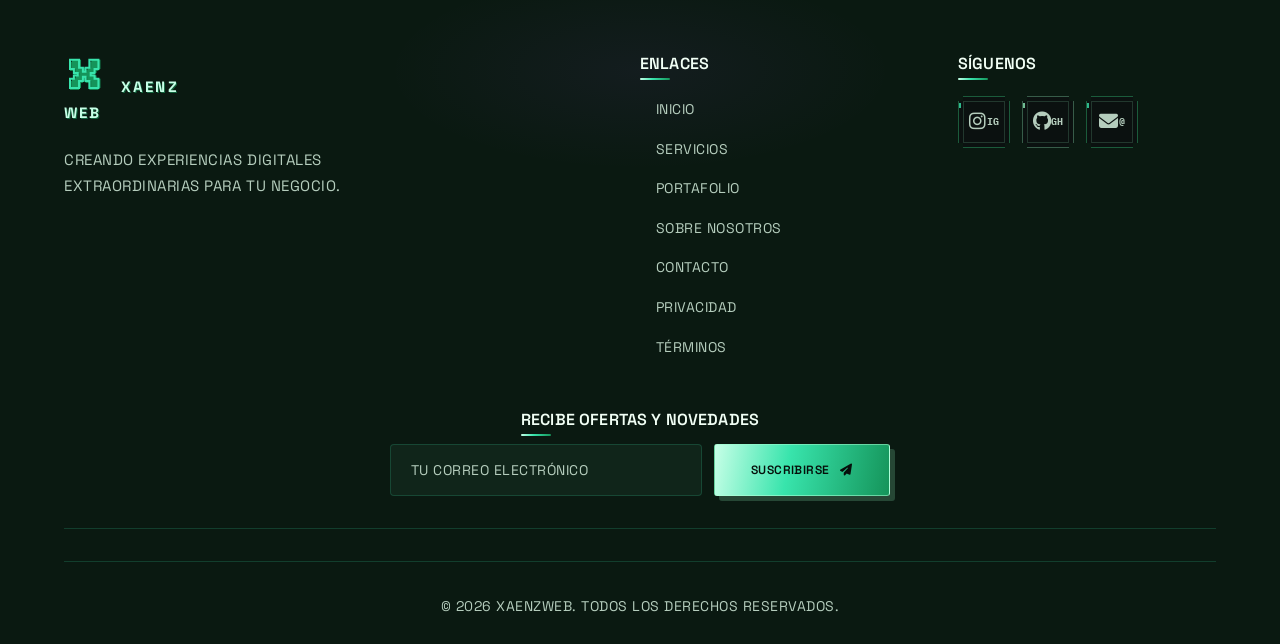
==== commit 9b336f26: "Add files via upload" ====
--- a/contacto.html
+++ b/contacto.html
@@ -107,6 +107,7 @@
                     <label for="quote-type">Tipo de proyecto</label>
                     <select id="quote-type">
                         <option value="web" data-base="450000">Página web</option>
+                        <option value="portfolio" data-min="250000" data-max="450000">Portafolio digital</option>
                         <option value="store" data-base="850000">Tienda online</option>
                         <option value="software" data-base="1400000">Software a medida</option>
                         <option value="turns" data-base="1800000">Sistema de turnos</option>
@@ -126,7 +127,7 @@
                     </select>
                     <div class="quote-result" aria-live="polite">
                         <span>Referencia estimada</span>
-                        <strong id="quote-total">$450.000 - $675.000 COP</strong>
+                        <strong id="quote-total">$450.000 COP - $675.000 COP</strong>
                     </div>
                     <button type="submit" class="btn btn-primary">
                         <span>Consultar por WhatsApp</span>
--- a/styles.css
+++ b/styles.css
@@ -4,9 +4,9 @@
 
 /* Variables */
 :root {
-    --primary: #6ee7b7;
-    --primary-dark: #2ec98d;
-    --primary-light: #d9fff0;
+    --primary: #38E4AC;
+    --primary-dark: #15945A;
+    --primary-light: #C7FFE7;
     --secondary: #84d8ff;
     --accent: #a7f3d0;
     --dark: #050b0a;
@@ -17,9 +17,9 @@
     --light-secondary: #bfd0cb;
     --muted: #7a8e88;
     --glass-bg: rgba(13, 22, 20, 0.78);
-    --glass-border: rgba(136, 255, 207, 0.12);
-    --gradient-primary: linear-gradient(135deg, #7ef0c9 0%, #36d399 38%, #9fe7ff 100%);
-    --gradient-glow: radial-gradient(circle at center, rgba(54, 211, 153, 0.24) 0%, rgba(133, 216, 255, 0.12) 26%, transparent 72%);
+    --glass-border: rgba(56, 228, 172, 0.12);
+    --gradient-primary: linear-gradient(135deg, #C7FFE7 0%, #38E4AC 48%, #15945A 100%);
+    --gradient-glow: radial-gradient(circle at center, rgba(56, 228, 172, 0.24) 0%, rgba(132, 216, 255, 0.12) 26%, transparent 72%);
     --shadow-glow: 0 10px 30px rgba(7, 16, 14, 0.9), 0 0 0 1px rgba(126, 240, 201, 0.08);
     --radius-sm: 12px;
     --radius-md: 20px;
@@ -977,6 +977,11 @@
     transition: all 0.6s cubic-bezier(0.4, 0, 0.2, 1);
 }
 
+.portfolio-image img.portfolio-logo-preview {
+    object-fit: contain;
+    padding: 24px;
+}
+
 .portfolio-card:hover .portfolio-image img {
     transform: scale(1.08);
 }
@@ -2931,9 +2936,9 @@
    XAENZ // EDITORIAL TECH SYSTEM
    ============================================= */
 :root {
-    --primary: #5ff0a3;
-    --primary-dark: #15945a;
-    --primary-light: #c7ffdc;
+    --primary: #38E4AC;
+    --primary-dark: #15945A;
+    --primary-light: #C7FFE7;
     --secondary: #8be8b5;
     --accent: #b4ffc9;
     --dark: #06100b;
@@ -2944,9 +2949,9 @@
     --light-secondary: #b5cdbd;
     --muted: #718f7d;
     --glass-bg: rgba(16, 37, 26, 0.86);
-    --glass-border: rgba(95, 240, 163, 0.18);
-    --gradient-primary: linear-gradient(100deg, #c7ffdc 0%, #5ff0a3 42%, #15945a 100%);
-    --gradient-glow: radial-gradient(circle at center, rgba(95, 240, 163, 0.16), transparent 68%);
+    --glass-border: rgba(56, 228, 172, 0.18);
+    --gradient-primary: linear-gradient(100deg, #C7FFE7 0%, #38E4AC 42%, #15945A 100%);
+    --gradient-glow: radial-gradient(circle at center, rgba(56, 228, 172, 0.16), transparent 68%);
     --radius-sm: 4px;
     --radius-md: 8px;
     --radius-lg: 12px;
@@ -2957,7 +2962,7 @@
     background:
         linear-gradient(rgba(95, 240, 163, 0.03) 1px, transparent 1px),
         linear-gradient(90deg, rgba(95, 240, 163, 0.03) 1px, transparent 1px),
-        radial-gradient(circle at 70% 4%, rgba(95, 240, 163, 0.14), transparent 26%),
+        radial-gradient(circle at 70% 4%, rgba(56, 228, 172, 0.14), transparent 26%),
         linear-gradient(180deg, #06100b 0%, #0a1911 48%, #06100b 100%);
     background-size: 48px 48px, 48px 48px, auto, auto;
 }
@@ -3402,13 +3407,13 @@
     filter: saturate(1.04) contrast(1.05) drop-shadow(0 18px 22px rgba(0, 0, 0, 0.3));
 }
 
-.portfolio-card:nth-child(4) .portfolio-image {
+.portfolio-card-si3 .portfolio-image {
     background:
         radial-gradient(circle at 50% 50%, rgba(132, 216, 255, 0.2), transparent 44%),
         linear-gradient(135deg, #102b31, #0b171a);
 }
 
-.portfolio-card:nth-child(4) .portfolio-image img {
+.portfolio-card-si3 .portfolio-image img {
     width: 88%;
     height: 82%;
     object-fit: contain;
@@ -3416,9 +3421,13 @@
     filter: saturate(0.92) contrast(1.04) drop-shadow(0 14px 18px rgba(0, 0, 0, 0.3));
 }
 
-.portfolio-card:nth-child(4) .portfolio-image::before,
-.portfolio-card:nth-child(5) .portfolio-image::before {
+.portfolio-card-si3 .portfolio-image::before,
+.portfolio-card-alistamiento .portfolio-image::before {
     content: 'SI3 / PREVIEW';
+}
+
+.portfolio-card-live .portfolio-image::before {
+    content: 'LIVE / PUBLICADO';
 }
 
 .protected-preview {
@@ -3428,18 +3437,18 @@
     cursor: default;
 }
 
-.portfolio-card:nth-child(4):hover .portfolio-image img {
+.portfolio-card-si3:hover .portfolio-image img {
     transform: scale(0.99);
     filter: saturate(1.08) contrast(1.06) drop-shadow(0 18px 22px rgba(0, 0, 0, 0.34));
 }
 
-.portfolio-card:nth-child(5) .portfolio-image {
+.portfolio-card-alistamiento .portfolio-image {
     background:
         radial-gradient(circle at 50% 50%, rgba(95, 240, 163, 0.2), transparent 44%),
         linear-gradient(135deg, #102f2a, #0a1718);
 }
 
-.portfolio-card:nth-child(5) .portfolio-image img {
+.portfolio-card-alistamiento .portfolio-image img {
     width: 88%;
     height: 82%;
     object-fit: contain;
@@ -3447,7 +3456,7 @@
     filter: saturate(0.9) contrast(1.04) drop-shadow(0 14px 18px rgba(0, 0, 0, 0.32));
 }
 
-.portfolio-card:nth-child(5):hover .portfolio-image img {
+.portfolio-card-alistamiento:hover .portfolio-image img {
     transform: scale(0.97);
     filter: saturate(1.08) contrast(1.06) drop-shadow(0 18px 22px rgba(0, 0, 0, 0.36));
 }
@@ -3888,13 +3897,31 @@
 }
 
 .project-detail-visual img {
-    max-height: 360px;
+    width: 100%;
+    max-height: 430px;
     object-fit: contain;
     filter: drop-shadow(0 22px 28px rgba(0, 0, 0, 0.3));
 }
 
+.project-detail-visual figcaption {
+    align-self: start;
+    color: var(--light-secondary);
+    font: 600 10px 'IBM Plex Mono', monospace;
+    letter-spacing: 0.1em;
+    text-align: center;
+    text-transform: uppercase;
+}
+
 .project-detail-copy {
     padding: 12px 0;
+}
+
+.project-live-link {
+    margin: 12px 0 0 18px;
+}
+
+.project-live-link[hidden] {
+    display: none;
 }
 
 .detail-block {
@@ -4023,7 +4050,7 @@
         radial-gradient(circle at 50% 45%, rgba(180, 255, 201, 0.2), transparent 62%);
 }
 
-.portfolio-card:nth-child(4) .portfolio-image {
+.portfolio-card-si3 .portfolio-image {
     background-image:
         linear-gradient(rgba(132, 216, 255, 0.07) 1px, transparent 1px),
         linear-gradient(90deg, rgba(132, 216, 255, 0.07) 1px, transparent 1px),
